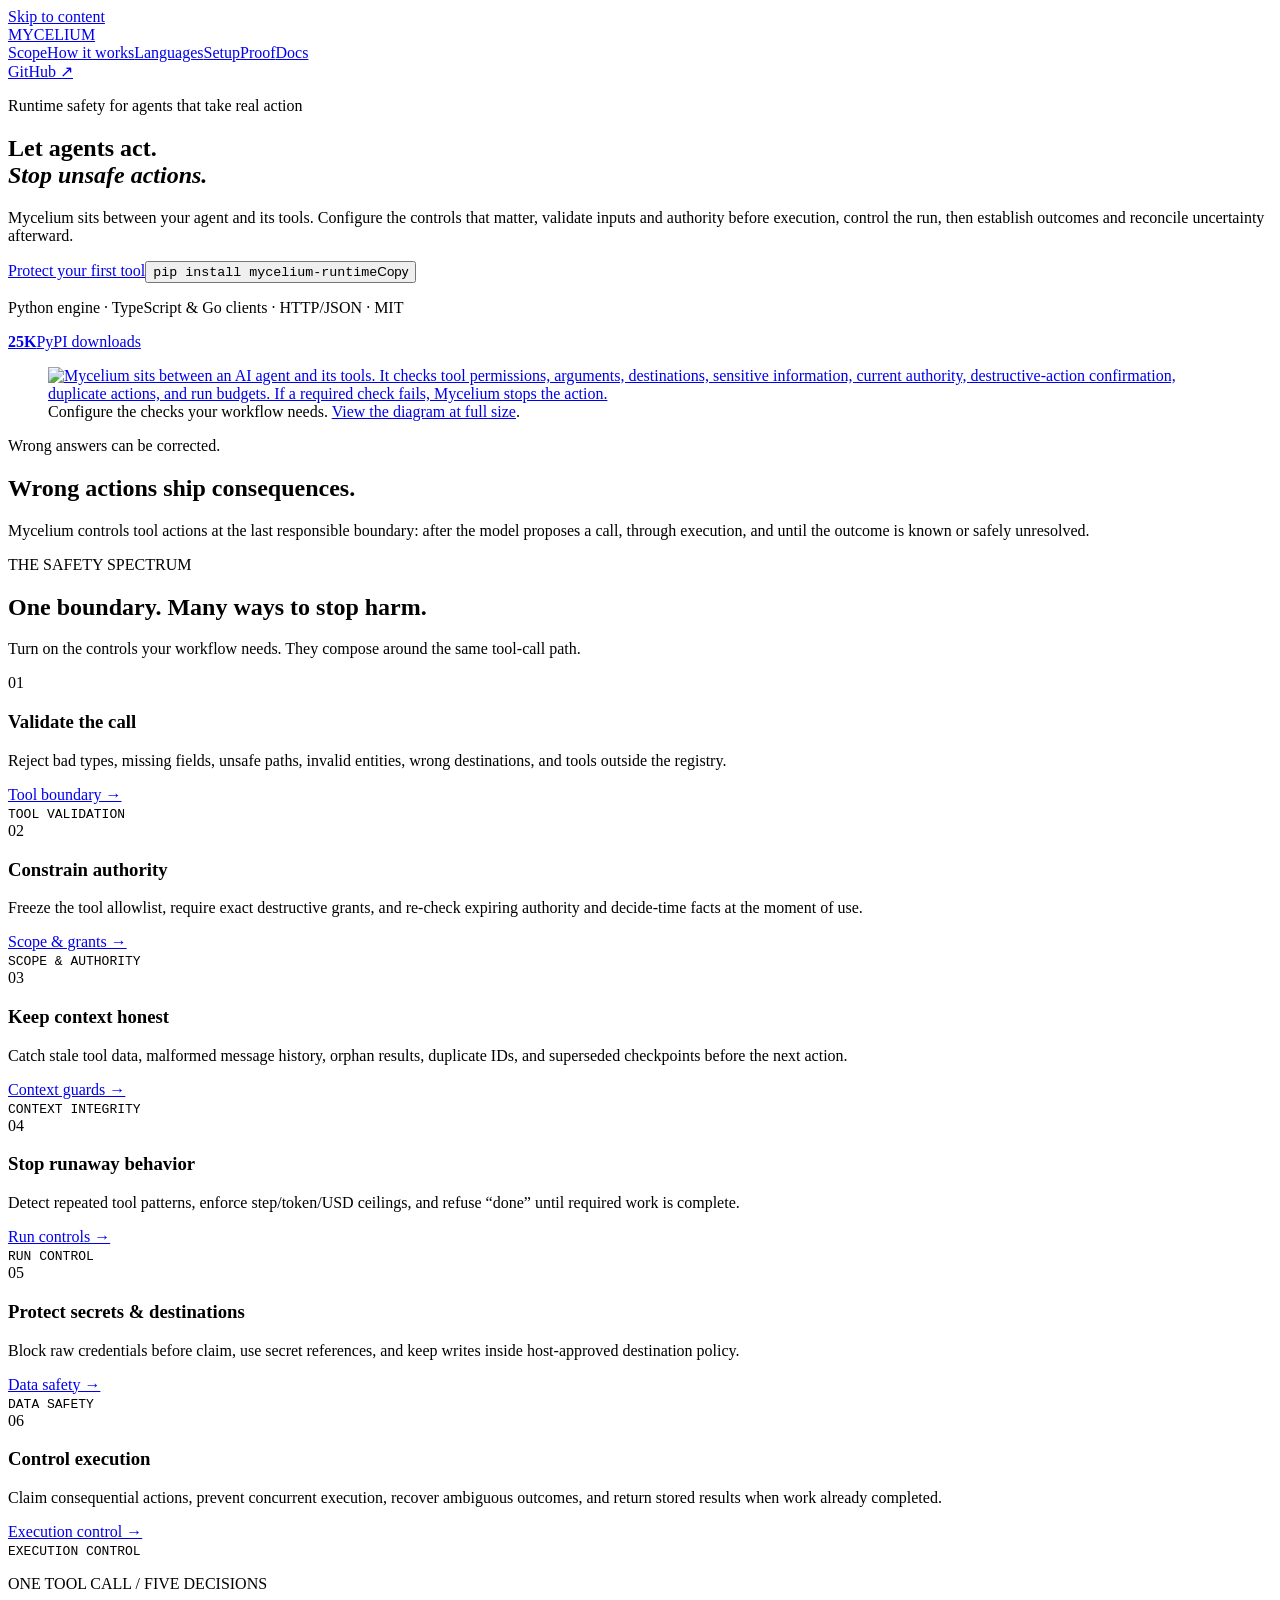
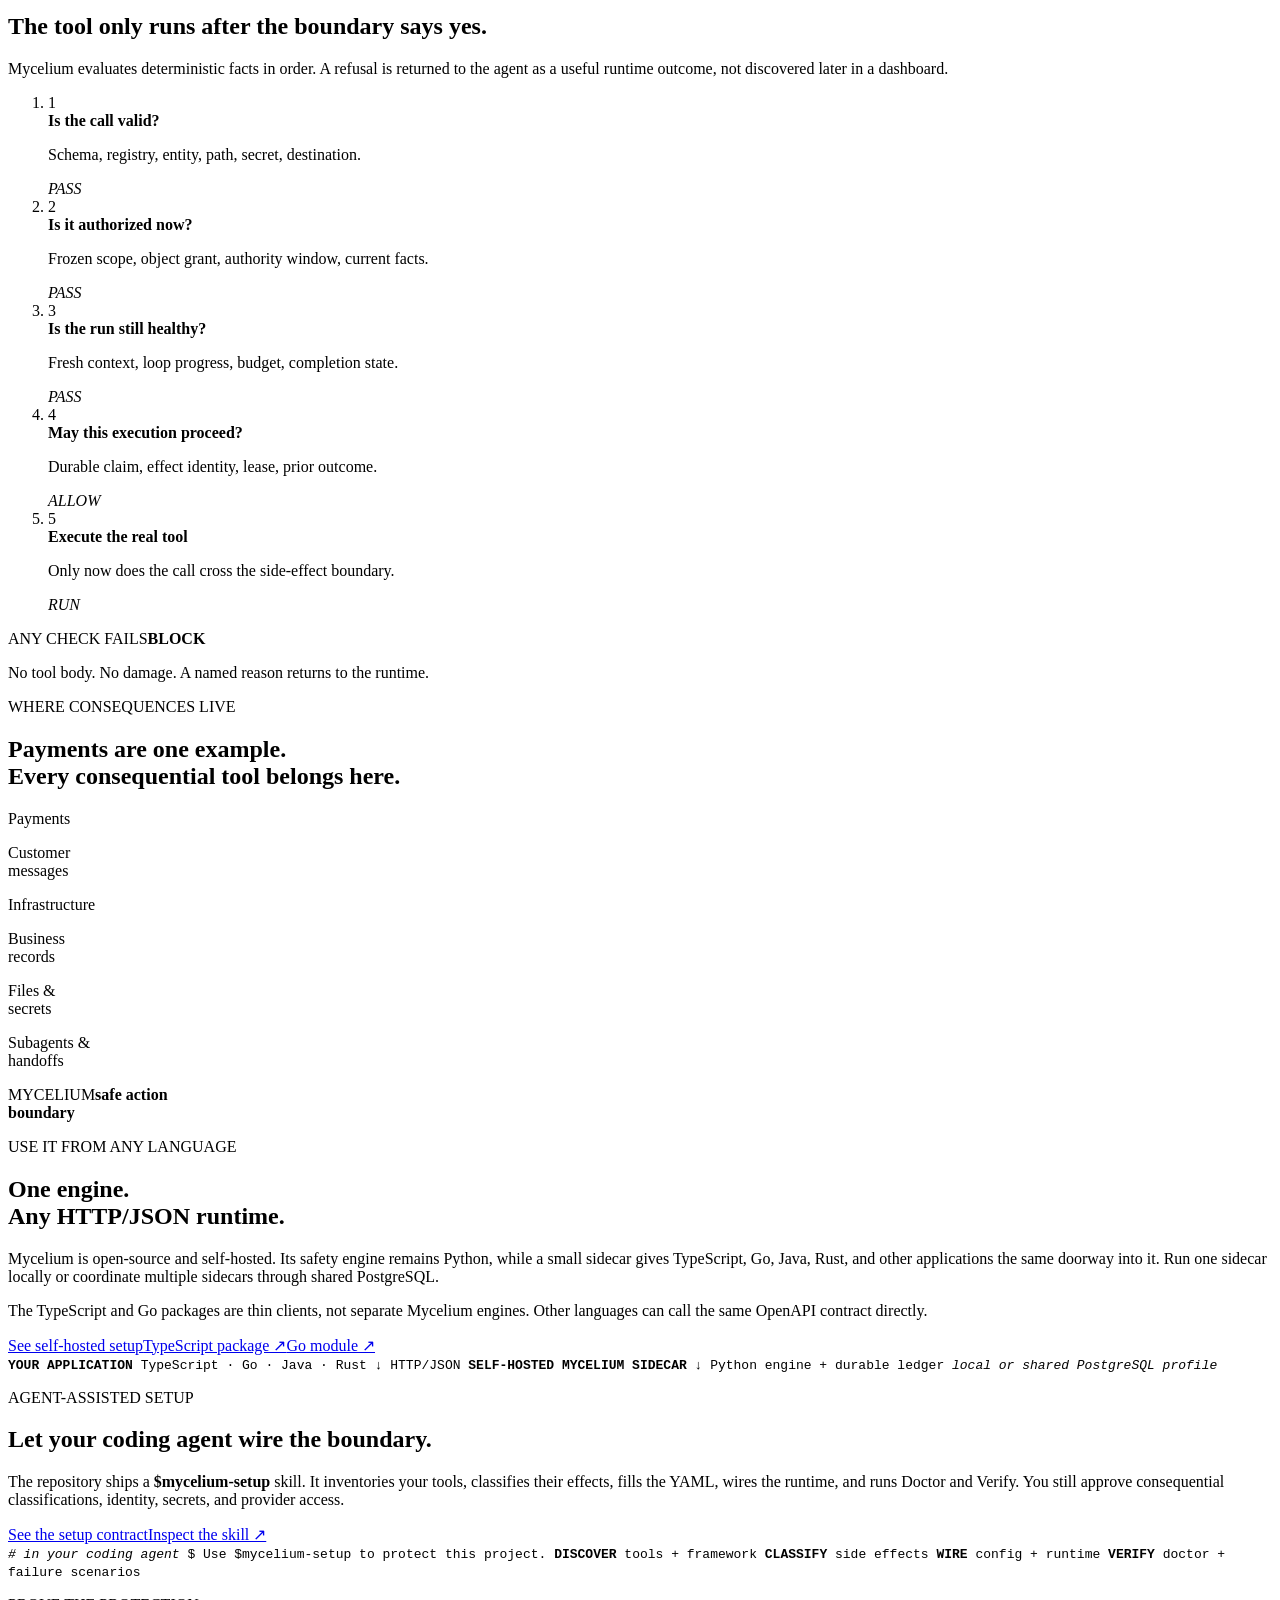
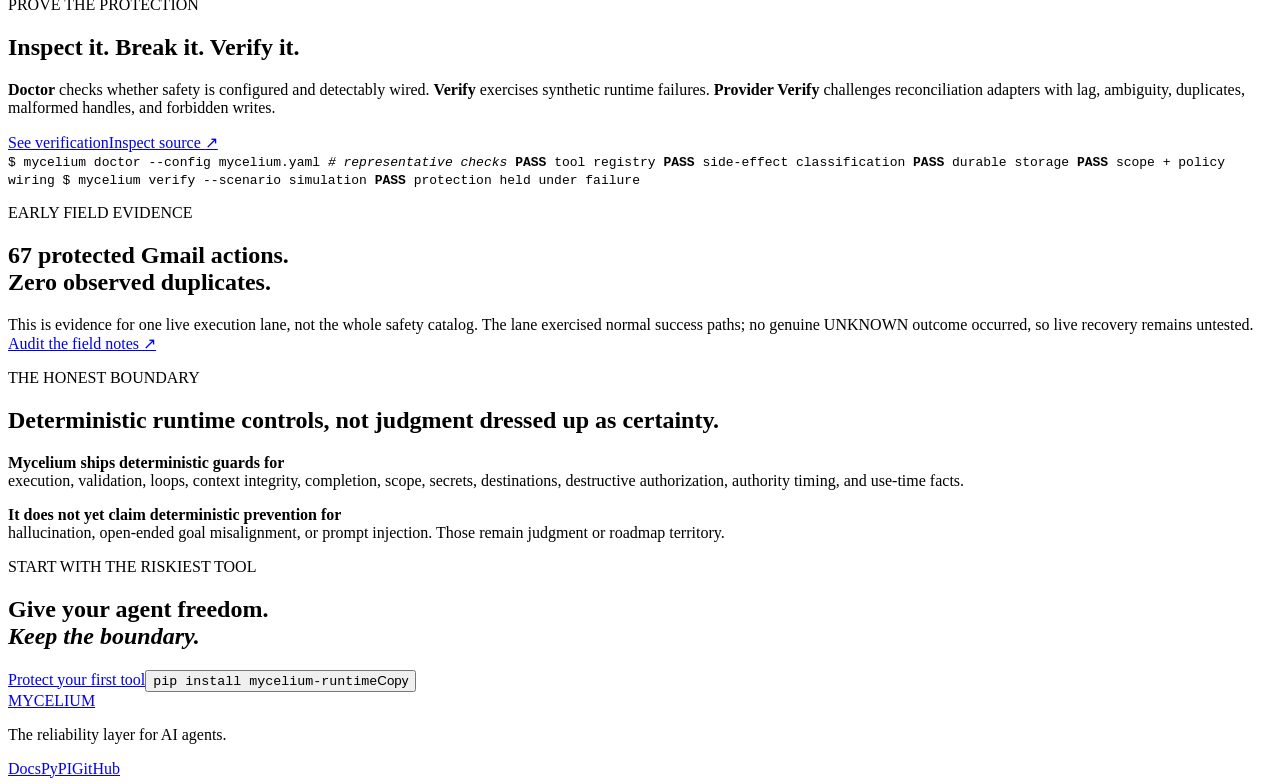
==== docs/index.html @ f05f81c9 "docs: illustrate tool checks on homepage" ====
<!doctype html>
<html lang="en">
<head>
  <meta charset="utf-8">
  <meta name="viewport" content="width=device-width,initial-scale=1">
  <title>Mycelium | Reliable tool actions for AI agents</title>
  <meta name="description" content="Mycelium makes AI-agent tool actions reliable across validation, execution, recovery, and evidence—from Python, TypeScript, Go, or any HTTP/JSON runtime.">
  <meta name="keywords" content="AI agent reliability, agent guardrails, tool calling, side effect safety, idempotency, LangGraph, CrewAI, Python, TypeScript, Go, sidecar">
  <meta name="robots" content="index,follow,max-image-preview:large">
  <meta name="theme-color" content="#fff8ed">
  <link rel="canonical" href="https://mycelium-labs.github.io/">
  <link rel="icon" href="/favicon.svg?v=7" type="image/svg+xml">
  <link rel="icon" href="/favicon-32.png?v=7" type="image/png" sizes="32x32">
  <link rel="apple-touch-icon" href="/apple-touch-icon.png?v=7">
  <link rel="preconnect" href="https://fonts.googleapis.com">
  <link rel="preconnect" href="https://fonts.gstatic.com" crossorigin>
  <link href="https://fonts.googleapis.com/css2?family=Archivo+Black&amp;family=IBM+Plex+Mono:wght@400;500;600&amp;family=Manrope:wght@400;500;600;700&amp;display=swap" rel="stylesheet">
  <link rel="stylesheet" href="/style.css?v=23">
  <meta property="og:title" content="Mycelium | Reliable tool actions for AI agents">
  <meta property="og:description" content="One authoritative reliability engine for agent tools in Python, TypeScript, Go, or any HTTP/JSON runtime.">
  <meta property="og:type" content="website">
  <meta property="og:url" content="https://mycelium-labs.github.io/">
  <meta property="og:site_name" content="Mycelium">
  <meta property="og:image" content="https://mycelium-labs.github.io/og-image-v3.png">
  <meta property="og:image:type" content="image/png">
  <meta property="og:image:width" content="1200">
  <meta property="og:image:height" content="630">
  <meta property="og:image:alt" content="Mycelium controls an AI-agent tool action across its reliability lifecycle.">
  <meta name="twitter:card" content="summary_large_image">
  <meta name="twitter:title" content="Mycelium | Reliable tool actions for AI agents">
  <meta name="twitter:description" content="The language-neutral reliability boundary between your agent and its tools.">
  <meta name="twitter:image" content="https://mycelium-labs.github.io/og-image-v3.png">
  <meta name="twitter:image:alt" content="Mycelium controls an AI-agent tool action across its reliability lifecycle.">
  <script type="application/ld+json">{"@context":"https://schema.org","@type":"SoftwareApplication","name":"Mycelium","alternateName":"mycelium-runtime","applicationCategory":"DeveloperApplication","description":"A language-neutral reliability boundary between AI agents and their tools, with a Python engine and HTTP/JSON sidecar clients.","url":"https://mycelium-labs.github.io/","downloadUrl":"https://pypi.org/project/mycelium-runtime/","codeRepository":"https://github.com/mycelium-labs/mycelium","programmingLanguage":"Python","license":"https://opensource.org/licenses/MIT"}</script>
</head>
<body class="spectrum">
  <a class="skip-link" href="#main">Skip to content</a>
  <header class="topbar">
    <a class="logo" href="/" aria-label="Mycelium home"><i aria-hidden="true"></i>MYCELIUM</a>
    <nav aria-label="Primary navigation"><a href="#scope">Scope</a><a href="#how">How it works</a><a href="#languages">Languages</a><a href="#setup">Setup</a><a href="#proof">Proof</a><a href="/handbook.html">Docs</a></nav>
    <a class="github-link" href="https://github.com/mycelium-labs/mycelium">GitHub ↗</a>
  </header>

  <main id="main">
    <section class="hero" aria-labelledby="hero-title">
      <div class="hero-copy">
        <p class="kicker"><span>Runtime safety</span> for agents that take real action</p>
        <h1 id="hero-title">Let agents act.<br><em>Stop unsafe actions.</em></h1>
        <p class="hero-lede">Mycelium sits between your agent and its tools. Configure the controls that matter, validate inputs and authority before execution, control the run, then establish outcomes and reconcile uncertainty afterward.</p>
        <div class="hero-actions"><a class="primary" href="/try.html">Protect your first tool</a><button class="copy-command" type="button" data-copy="pip install mycelium-runtime"><code>pip install mycelium-runtime</code><span data-copy-state>Copy</span></button></div>
        <div class="hero-proofline">
          <p class="works-with">Python engine · TypeScript &amp; Go clients · HTTP/JSON · MIT</p>
          <a class="download-count" href="https://pepy.tech/project/mycelium-runtime" aria-label="25 thousand PyPI downloads, view download statistics"><strong>25K</strong><span>PyPI downloads</span></a>
        </div>
      </div>

    </section>

    <figure class="tool-checks-overview">
      <a href="/assets/mycelium-tool-checks.png" aria-label="View the Mycelium tool checks diagram at full size">
        <img src="/assets/mycelium-tool-checks.png" width="3200" height="1960" loading="lazy" decoding="async" alt="Mycelium sits between an AI agent and its tools. It checks tool permissions, arguments, destinations, sensitive information, current authority, destructive-action confirmation, duplicate actions, and run budgets. If a required check fails, Mycelium stops the action.">
      </a>
      <figcaption>Configure the checks your workflow needs. <a href="/assets/mycelium-tool-checks.png">View the diagram at full size</a>.</figcaption>
    </figure>

    <section class="manifesto" id="scope">
      <p>Wrong answers can be corrected.</p>
      <h2>Wrong actions ship consequences.</h2>
      <p>Mycelium controls tool actions at the last responsible boundary: after the model proposes a call, through execution, and until the outcome is known or safely unresolved.</p>
    </section>

    <section class="safety-spectrum" id="guardrails" aria-labelledby="spectrum-title">
      <header><p class="section-tag">THE SAFETY SPECTRUM</p><h2 id="spectrum-title">One boundary. Many ways to stop harm.</h2><p>Turn on the controls your workflow needs. They compose around the same tool-call path.</p></header>
      <div class="spectrum-river">
        <article class="cap cap-coral"><span>01</span><div><h3>Validate the call</h3><p>Reject bad types, missing fields, unsafe paths, invalid entities, wrong destinations, and tools outside the registry.</p><a href="/prevent.html">Tool boundary →</a></div><code>TOOL VALIDATION</code></article>
        <article class="cap cap-blue"><span>02</span><div><h3>Constrain authority</h3><p>Freeze the tool allowlist, require exact destructive grants, and re-check expiring authority and decide-time facts at the moment of use.</p><a href="/prevent.html">Scope &amp; grants →</a></div><code>SCOPE &amp; AUTHORITY</code></article>
        <article class="cap cap-lime"><span>03</span><div><h3>Keep context honest</h3><p>Catch stale tool data, malformed message history, orphan results, duplicate IDs, and superseded checkpoints before the next action.</p><a href="/handbook.html#context">Context guards →</a></div><code>CONTEXT INTEGRITY</code></article>
        <article class="cap cap-amber"><span>04</span><div><h3>Stop runaway behavior</h3><p>Detect repeated tool patterns, enforce step/token/USD ceilings, and refuse “done” until required work is complete.</p><a href="/handbook.html#loops">Run controls →</a></div><code>RUN CONTROL</code></article>
        <article class="cap cap-violet"><span>05</span><div><h3>Protect secrets &amp; destinations</h3><p>Block raw credentials before claim, use secret references, and keep writes inside host-approved destination policy.</p><a href="/handbook.html#secret-in-args">Data safety →</a></div><code>DATA SAFETY</code></article>
        <article class="cap cap-ink"><span>06</span><div><h3>Control execution</h3><p>Claim consequential actions, prevent concurrent execution, recover ambiguous outcomes, and return stored results when work already completed.</p><a href="/resolve.html">Execution control →</a></div><code>EXECUTION CONTROL</code></article>
      </div>
    </section>

    <section class="journey" id="how" aria-labelledby="journey-title">
      <div class="journey-copy"><p class="section-tag">ONE TOOL CALL / FIVE DECISIONS</p><h2 id="journey-title">The tool only runs after the boundary says yes.</h2><p>Mycelium evaluates deterministic facts in order. A refusal is returned to the agent as a useful runtime outcome, not discovered later in a dashboard.</p></div>
      <ol class="journey-steps">
        <li><span>1</span><div><b>Is the call valid?</b><p>Schema, registry, entity, path, secret, destination.</p></div><i class="yes">PASS</i></li>
        <li><span>2</span><div><b>Is it authorized now?</b><p>Frozen scope, object grant, authority window, current facts.</p></div><i class="yes">PASS</i></li>
        <li><span>3</span><div><b>Is the run still healthy?</b><p>Fresh context, loop progress, budget, completion state.</p></div><i class="yes">PASS</i></li>
        <li><span>4</span><div><b>May this execution proceed?</b><p>Durable claim, effect identity, lease, prior outcome.</p></div><i class="yes">ALLOW</i></li>
        <li class="execute"><span>5</span><div><b>Execute the real tool</b><p>Only now does the call cross the side-effect boundary.</p></div><i>RUN</i></li>
      </ol>
      <div class="block-example"><span>ANY CHECK FAILS</span><strong>BLOCK</strong><p>No tool body. No damage. A named reason returns to the runtime.</p></div>
    </section>

    <section class="real-world" aria-labelledby="world-title">
      <header><p class="section-tag">WHERE CONSEQUENCES LIVE</p><h2 id="world-title">Payments are one example.<br>Every consequential tool belongs here.</h2></header>
      <div class="world-orbit">
        <p class="world world-payments">Payments</p><p class="world world-comms">Customer<br>messages</p><p class="world world-infra">Infrastructure</p><p class="world world-data">Business<br>records</p><p class="world world-files">Files &amp;<br>secrets</p><p class="world world-agents">Subagents &amp;<br>handoffs</p>
        <div class="orbit-core"><span>MYCELIUM</span><b>safe action<br>boundary</b></div>
      </div>
    </section>

    <section class="proof" id="languages" aria-labelledby="languages-title">
      <div class="proof-main"><p class="section-tag">USE IT FROM ANY LANGUAGE</p><h2 id="languages-title">One engine.<br>Any HTTP/JSON runtime.</h2><p>Mycelium is open-source and self-hosted. Its safety engine remains Python, while a small sidecar gives TypeScript, Go, Java, Rust, and other applications the same doorway into it. Run one sidecar locally or coordinate multiple sidecars through shared PostgreSQL.</p><p>The TypeScript and Go packages are thin clients, not separate Mycelium engines. Other languages can call the same OpenAPI contract directly.</p><div class="proof-actions"><a class="primary" href="/handbook.html#languages">See self-hosted setup</a><a href="https://www.npmjs.com/package/@mycelium-labs/sidecar-client">TypeScript package ↗</a><a href="https://pkg.go.dev/github.com/mycelium-labs/mycelium/clients/go">Go module ↗</a></div></div>
      <div class="proof-command"><code><b>YOUR APPLICATION</b>
TypeScript · Go · Java · Rust
          ↓ HTTP/JSON
<b>SELF-HOSTED MYCELIUM SIDECAR</b>
          ↓
Python engine + durable ledger

<i>local or shared PostgreSQL profile</i></code></div>
    </section>

    <section class="proof setup-proof" id="setup" aria-labelledby="setup-title">
      <div class="proof-main"><p class="section-tag">AGENT-ASSISTED SETUP</p><h2 id="setup-title">Let your coding agent wire the boundary.</h2><p>The repository ships a <b>$mycelium-setup</b> skill. It inventories your tools, classifies their effects, fills the YAML, wires the runtime, and runs Doctor and Verify. You still approve consequential classifications, identity, secrets, and provider access.</p><div class="proof-actions"><a class="primary" href="/handbook.html#agent-setup">See the setup contract</a><a href="https://github.com/mycelium-labs/mycelium/tree/main/.agents/skills/mycelium-setup">Inspect the skill ↗</a></div></div>
      <div class="proof-command"><code><i># in your coding agent</i>
<span>$</span> Use $mycelium-setup to protect this project.

<b>DISCOVER</b> tools + framework
<b>CLASSIFY</b> side effects
<b>WIRE</b> config + runtime
<b>VERIFY</b> doctor + failure scenarios</code></div>
    </section>

    <section class="proof" id="proof" aria-labelledby="proof-title">
      <div class="proof-main"><p class="section-tag">PROVE THE PROTECTION</p><h2 id="proof-title">Inspect it. Break it. Verify it.</h2><p><b>Doctor</b> checks whether safety is configured and detectably wired. <b>Verify</b> exercises synthetic runtime failures. <b>Provider Verify</b> challenges reconciliation adapters with lag, ambiguity, duplicates, malformed handles, and forbidden writes.</p><div class="proof-actions"><a class="primary" href="/verify.html">See verification</a><a href="https://github.com/mycelium-labs/mycelium">Inspect source ↗</a></div></div>
      <div class="proof-command"><code><span>$</span> mycelium doctor --config mycelium.yaml
<i># representative checks</i>
<b>PASS</b> tool registry
<b>PASS</b> side-effect classification
<b>PASS</b> durable storage
<b>PASS</b> scope + policy wiring

<span>$</span> mycelium verify --scenario simulation
<b>PASS</b> protection held under failure</code></div>
    </section>

    <section class="evidence" id="evidence" aria-labelledby="evidence-title">
      <div><p class="section-tag">EARLY FIELD EVIDENCE</p><h2 id="evidence-title">67 protected Gmail actions.<br>Zero observed duplicates.</h2></div>
      <p>This is evidence for one live execution lane, not the whole safety catalog. The lane exercised normal success paths; no genuine UNKNOWN outcome occurred, so live recovery remains untested. <a href="https://github.com/mycelium-labs/mycelium/tree/main/docs">Audit the field notes ↗</a></p>
    </section>

    <section class="honesty" aria-labelledby="honesty-title">
      <p class="section-tag">THE HONEST BOUNDARY</p><h2 id="honesty-title">Deterministic runtime controls, not judgment dressed up as certainty.</h2>
      <div><p><b>Mycelium ships deterministic guards for</b><br>execution, validation, loops, context integrity, completion, scope, secrets, destinations, destructive authorization, authority timing, and use-time facts.</p><p><b>It does not yet claim deterministic prevention for</b><br>hallucination, open-ended goal misalignment, or prompt injection. Those remain judgment or roadmap territory.</p></div>
    </section>

    <section class="start"><p class="section-tag">START WITH THE RISKIEST TOOL</p><h2>Give your agent freedom.<br><em>Keep the boundary.</em></h2><div class="hero-actions"><a class="primary" href="/try.html">Protect your first tool</a><button class="copy-command light" type="button" data-copy="pip install mycelium-runtime"><code>pip install mycelium-runtime</code><span data-copy-state>Copy</span></button></div></section>
  </main>

  <footer class="footer"><a class="logo" href="/"><i aria-hidden="true"></i>MYCELIUM</a><p>The reliability layer for AI agents.</p><nav aria-label="Footer"><a href="/handbook.html">Docs</a><a href="https://pypi.org/project/mycelium-runtime/">PyPI</a><a href="https://github.com/mycelium-labs/mycelium">GitHub</a></nav></footer>
  <script src="/site.js?v=21" defer></script>
</body>
</html>
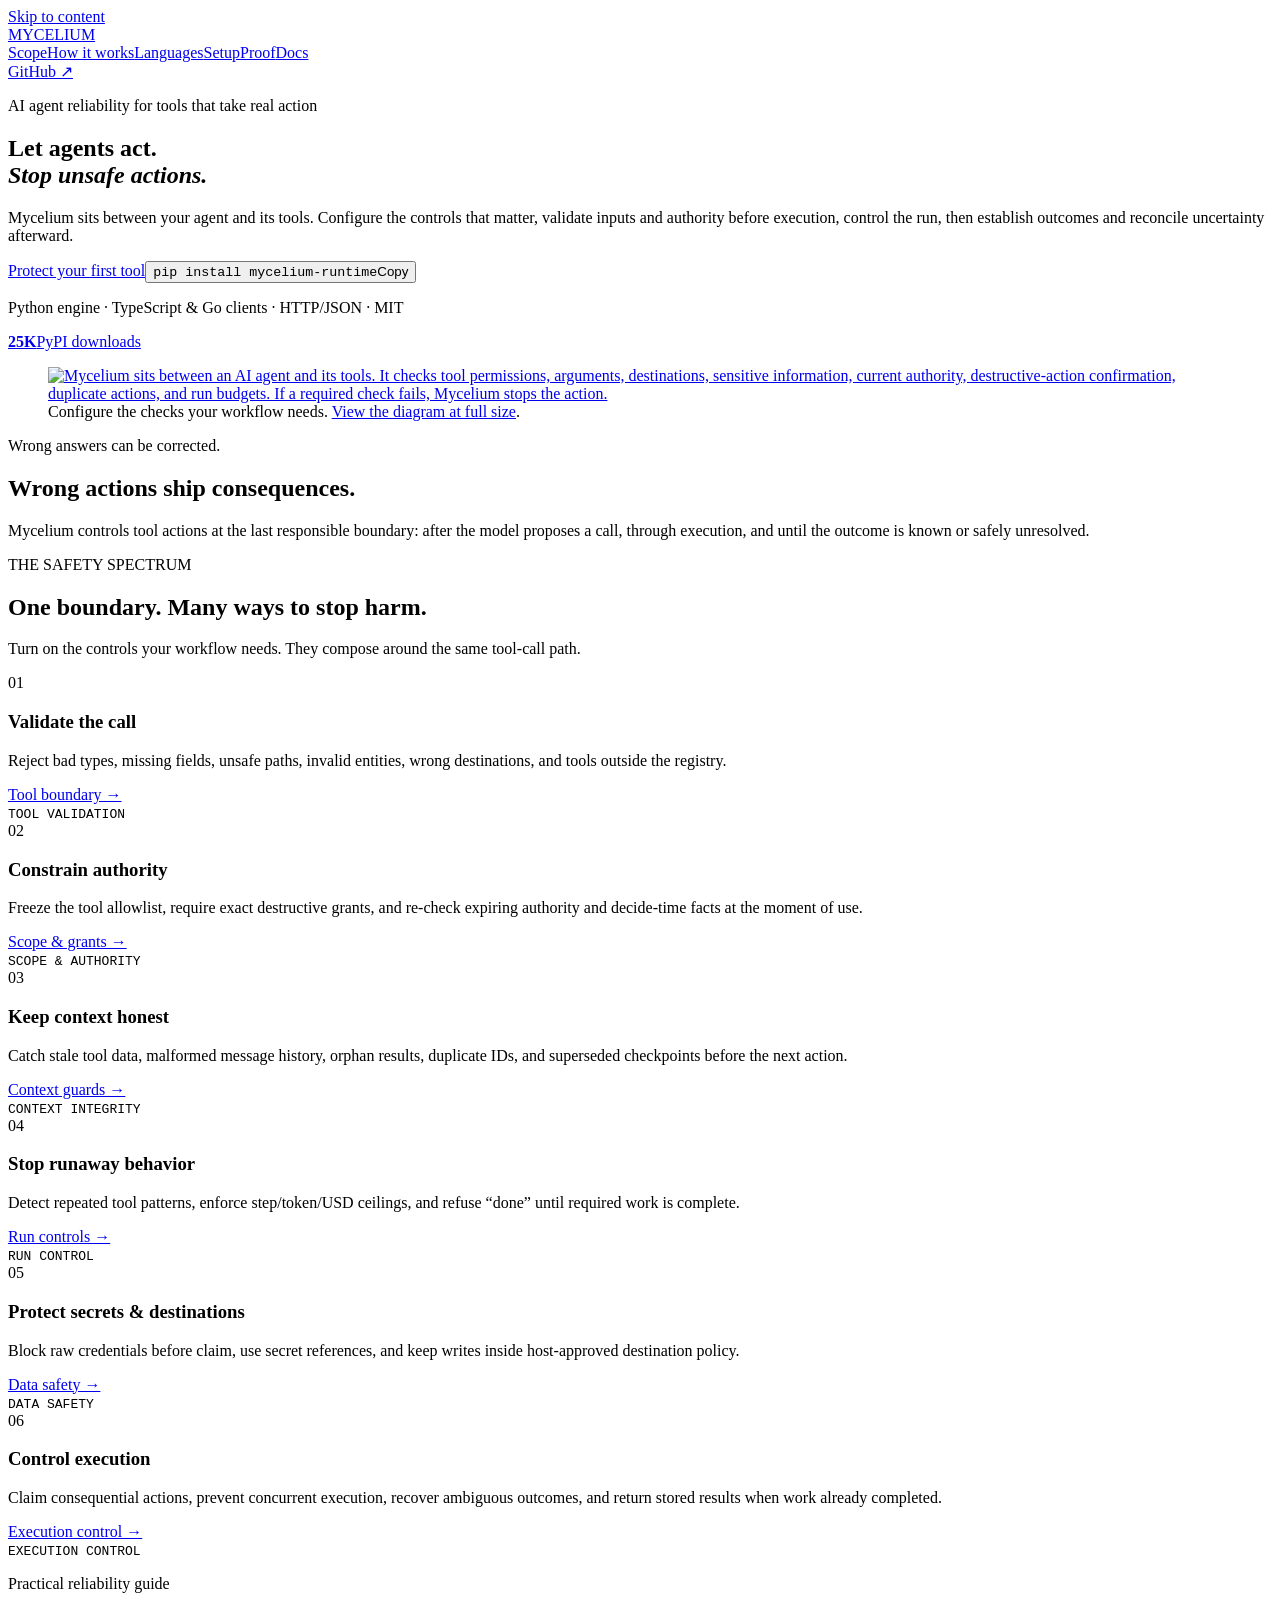
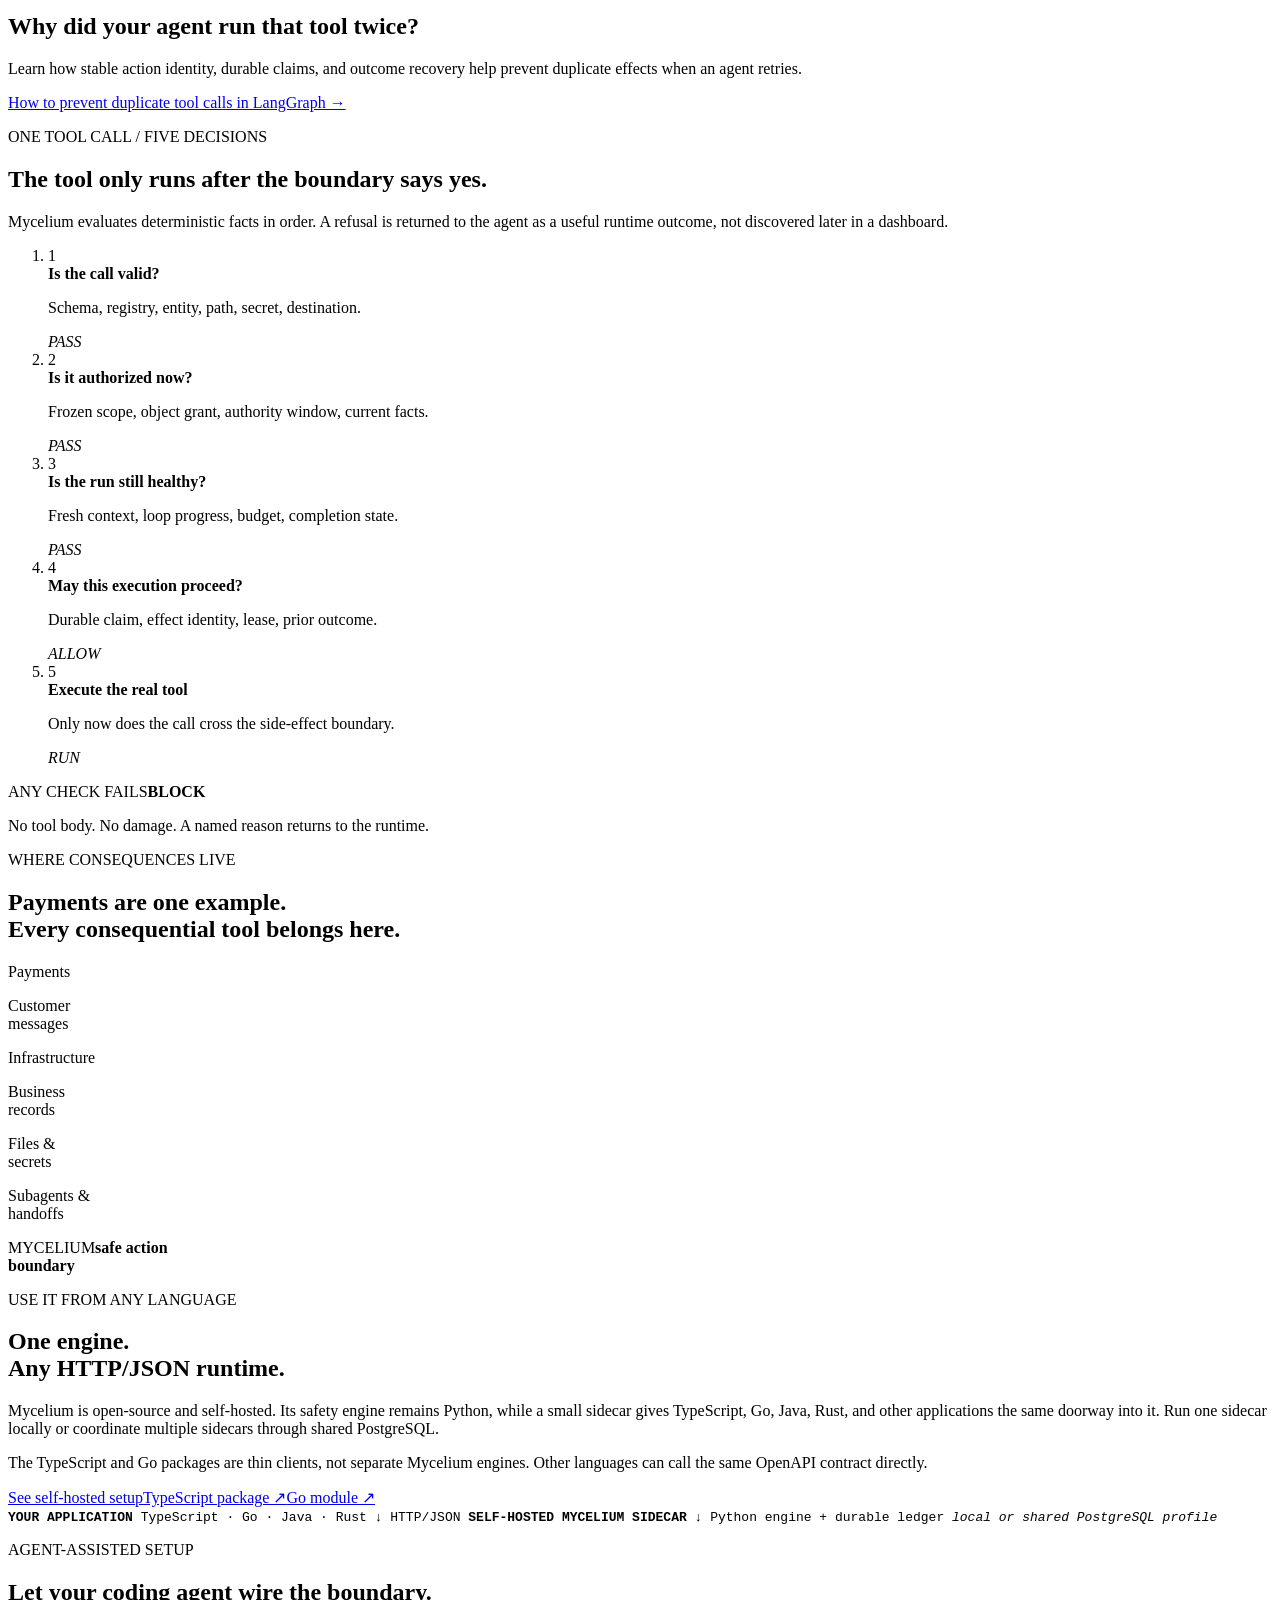
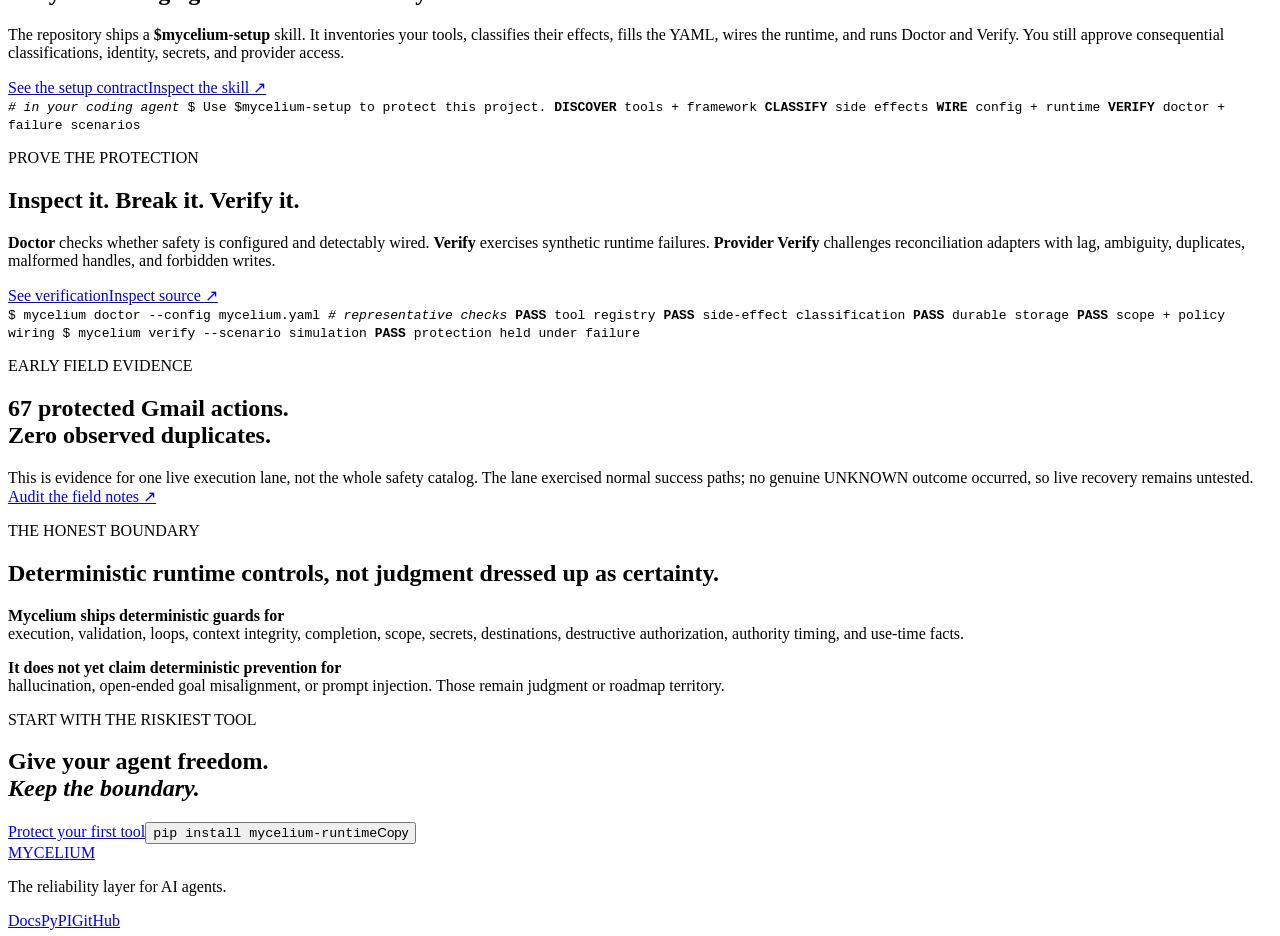
==== commit 18c07140: "Improve search metadata and publish duplicate tool call guide" ====
--- a/docs/index.html
+++ b/docs/index.html
@@ -3,12 +3,11 @@
 <head>
   <meta charset="utf-8">
   <meta name="viewport" content="width=device-width,initial-scale=1">
-  <title>Mycelium | Reliable tool actions for AI agents</title>
+  <title>Mycelium | AI Agent Reliability &amp; Tool Execution Control</title>
   <meta name="description" content="Mycelium makes AI-agent tool actions reliable across validation, execution, recovery, and evidence—from Python, TypeScript, Go, or any HTTP/JSON runtime.">
-  <meta name="keywords" content="AI agent reliability, agent guardrails, tool calling, side effect safety, idempotency, LangGraph, CrewAI, Python, TypeScript, Go, sidecar">
   <meta name="robots" content="index,follow,max-image-preview:large">
   <meta name="theme-color" content="#fff8ed">
-  <link rel="canonical" href="https://mycelium-labs.github.io/">
+  <link rel="canonical" href="https://mycelium.nandanadileep.com/">
   <link rel="icon" href="/favicon.svg?v=7" type="image/svg+xml">
   <link rel="icon" href="/favicon-32.png?v=7" type="image/png" sizes="32x32">
   <link rel="apple-touch-icon" href="/apple-touch-icon.png?v=7">
@@ -16,22 +15,22 @@
   <link rel="preconnect" href="https://fonts.gstatic.com" crossorigin>
   <link href="https://fonts.googleapis.com/css2?family=Archivo+Black&amp;family=IBM+Plex+Mono:wght@400;500;600&amp;family=Manrope:wght@400;500;600;700&amp;display=swap" rel="stylesheet">
   <link rel="stylesheet" href="/style.css?v=23">
-  <meta property="og:title" content="Mycelium | Reliable tool actions for AI agents">
+  <meta property="og:title" content="Mycelium | AI Agent Reliability &amp; Tool Execution Control">
   <meta property="og:description" content="One authoritative reliability engine for agent tools in Python, TypeScript, Go, or any HTTP/JSON runtime.">
   <meta property="og:type" content="website">
-  <meta property="og:url" content="https://mycelium-labs.github.io/">
+  <meta property="og:url" content="https://mycelium.nandanadileep.com/">
   <meta property="og:site_name" content="Mycelium">
-  <meta property="og:image" content="https://mycelium-labs.github.io/og-image-v3.png">
+  <meta property="og:image" content="https://mycelium.nandanadileep.com/og-image-v3.png">
   <meta property="og:image:type" content="image/png">
   <meta property="og:image:width" content="1200">
   <meta property="og:image:height" content="630">
   <meta property="og:image:alt" content="Mycelium controls an AI-agent tool action across its reliability lifecycle.">
   <meta name="twitter:card" content="summary_large_image">
-  <meta name="twitter:title" content="Mycelium | Reliable tool actions for AI agents">
+  <meta name="twitter:title" content="Mycelium | AI Agent Reliability &amp; Tool Execution Control">
   <meta name="twitter:description" content="The language-neutral reliability boundary between your agent and its tools.">
-  <meta name="twitter:image" content="https://mycelium-labs.github.io/og-image-v3.png">
+  <meta name="twitter:image" content="https://mycelium.nandanadileep.com/og-image-v3.png">
   <meta name="twitter:image:alt" content="Mycelium controls an AI-agent tool action across its reliability lifecycle.">
-  <script type="application/ld+json">{"@context":"https://schema.org","@type":"SoftwareApplication","name":"Mycelium","alternateName":"mycelium-runtime","applicationCategory":"DeveloperApplication","description":"A language-neutral reliability boundary between AI agents and their tools, with a Python engine and HTTP/JSON sidecar clients.","url":"https://mycelium-labs.github.io/","downloadUrl":"https://pypi.org/project/mycelium-runtime/","codeRepository":"https://github.com/mycelium-labs/mycelium","programmingLanguage":"Python","license":"https://opensource.org/licenses/MIT"}</script>
+  <script type="application/ld+json">{"@context":"https://schema.org","@graph":[{"@type":"WebSite","@id":"https://mycelium.nandanadileep.com/#website","name":"Mycelium","url":"https://mycelium.nandanadileep.com/","inLanguage":"en"},{"@type":["SoftwareApplication","SoftwareSourceCode"],"@id":"https://mycelium.nandanadileep.com/#software","name":"Mycelium","alternateName":"mycelium-runtime","applicationCategory":"DeveloperApplication","description":"A language-neutral reliability boundary between AI agents and their tools, with a Python engine and HTTP/JSON sidecar clients.","url":"https://mycelium.nandanadileep.com/","downloadUrl":"https://pypi.org/project/mycelium-runtime/","codeRepository":"https://github.com/mycelium-labs/mycelium","programmingLanguage":"Python","runtimePlatform":"Python 3.10+","license":"https://opensource.org/licenses/MIT","isAccessibleForFree":true,"sameAs":["https://github.com/mycelium-labs/mycelium","https://pypi.org/project/mycelium-runtime/"]}]}</script>
 </head>
 <body class="spectrum">
   <a class="skip-link" href="#main">Skip to content</a>
@@ -44,7 +43,7 @@
   <main id="main">
     <section class="hero" aria-labelledby="hero-title">
       <div class="hero-copy">
-        <p class="kicker"><span>Runtime safety</span> for agents that take real action</p>
+        <p class="kicker"><span>AI agent reliability</span> for tools that take real action</p>
         <h1 id="hero-title">Let agents act.<br><em>Stop unsafe actions.</em></h1>
         <p class="hero-lede">Mycelium sits between your agent and its tools. Configure the controls that matter, validate inputs and authority before execution, control the run, then establish outcomes and reconcile uncertainty afterward.</p>
         <div class="hero-actions"><a class="primary" href="/try.html">Protect your first tool</a><button class="copy-command" type="button" data-copy="pip install mycelium-runtime"><code>pip install mycelium-runtime</code><span data-copy-state>Copy</span></button></div>
@@ -79,6 +78,13 @@
         <article class="cap cap-violet"><span>05</span><div><h3>Protect secrets &amp; destinations</h3><p>Block raw credentials before claim, use secret references, and keep writes inside host-approved destination policy.</p><a href="/handbook.html#secret-in-args">Data safety →</a></div><code>DATA SAFETY</code></article>
         <article class="cap cap-ink"><span>06</span><div><h3>Control execution</h3><p>Claim consequential actions, prevent concurrent execution, recover ambiguous outcomes, and return stored results when work already completed.</p><a href="/resolve.html">Execution control →</a></div><code>EXECUTION CONTROL</code></article>
       </div>
+    </section>
+
+    <section class="manifesto" aria-labelledby="guide-title">
+      <p>Practical reliability guide</p>
+      <h2 id="guide-title">Why did your agent run that tool twice?</h2>
+      <p>Learn how stable action identity, durable claims, and outcome recovery help prevent duplicate effects when an agent retries.</p>
+      <p><a href="/prevent-duplicate-tool-calls-langgraph.html">How to prevent duplicate tool calls in LangGraph →</a></p>
     </section>
 
     <section class="journey" id="how" aria-labelledby="journey-title">
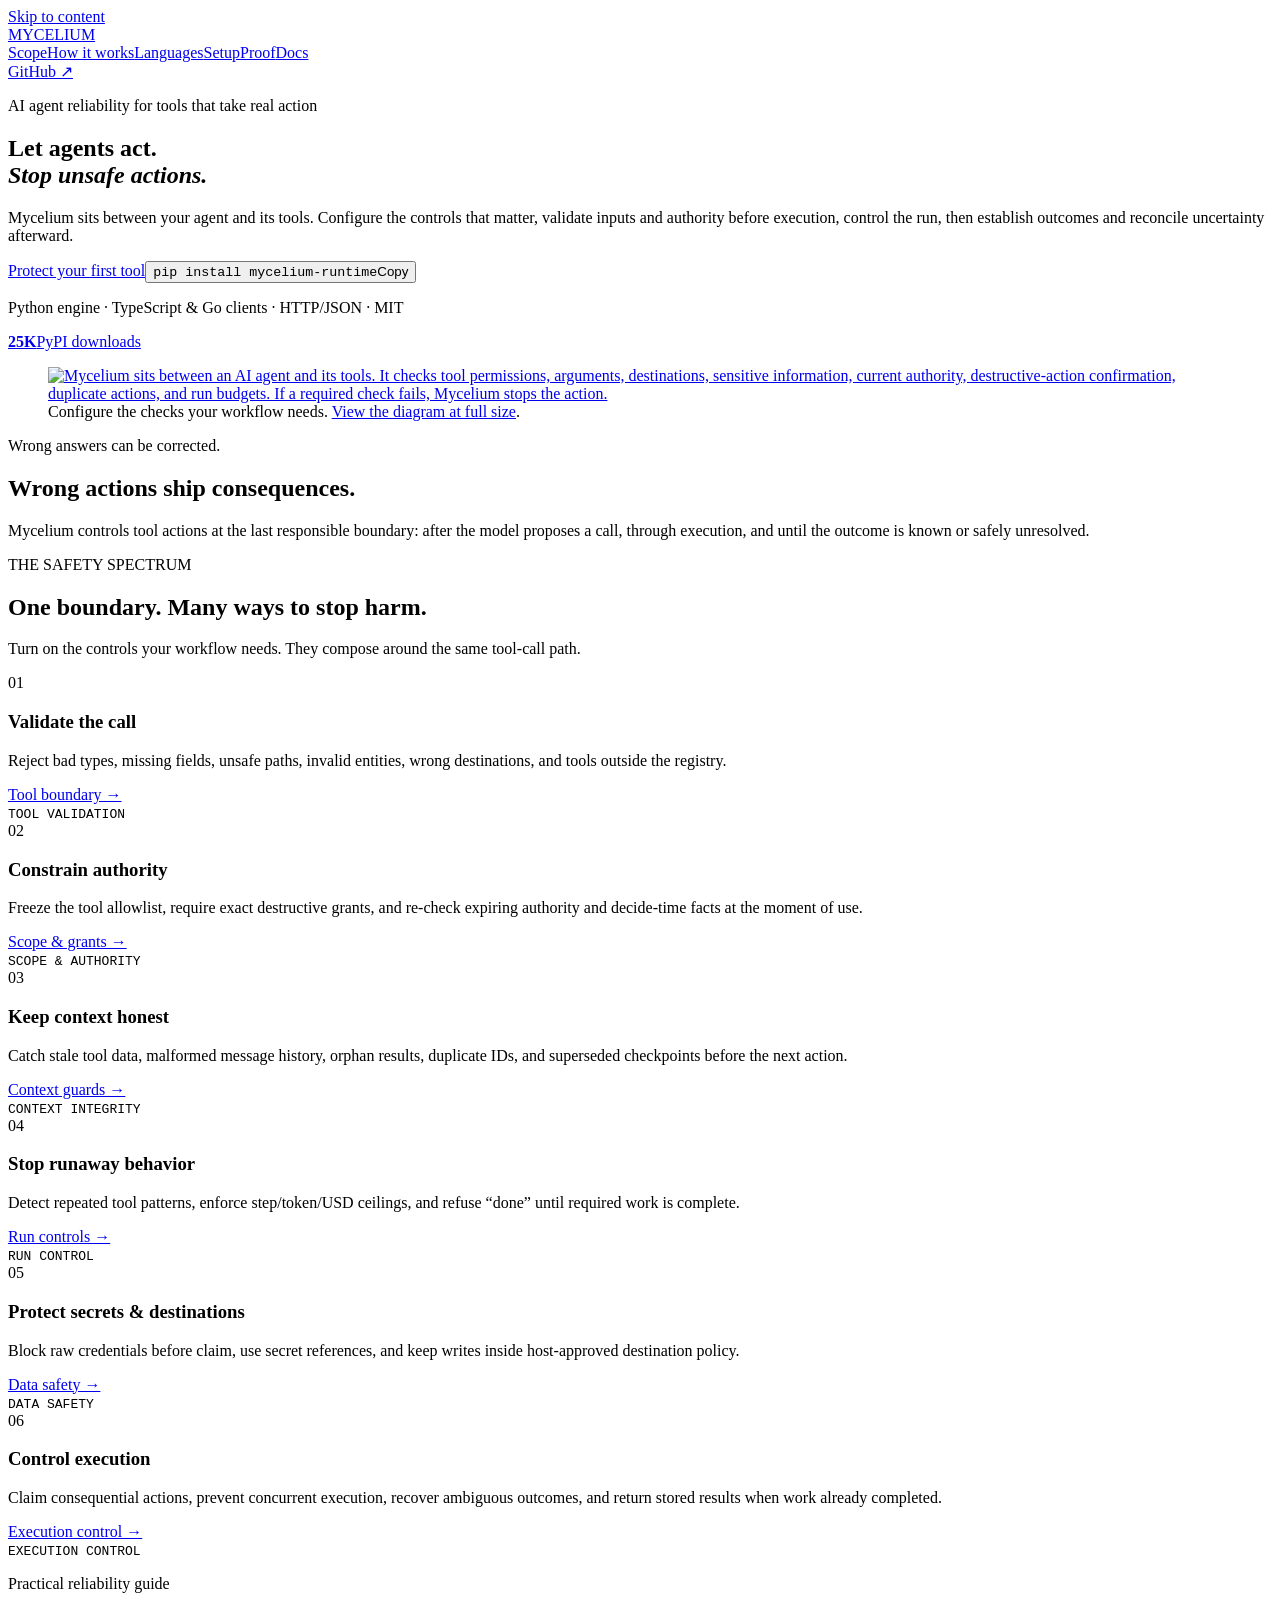
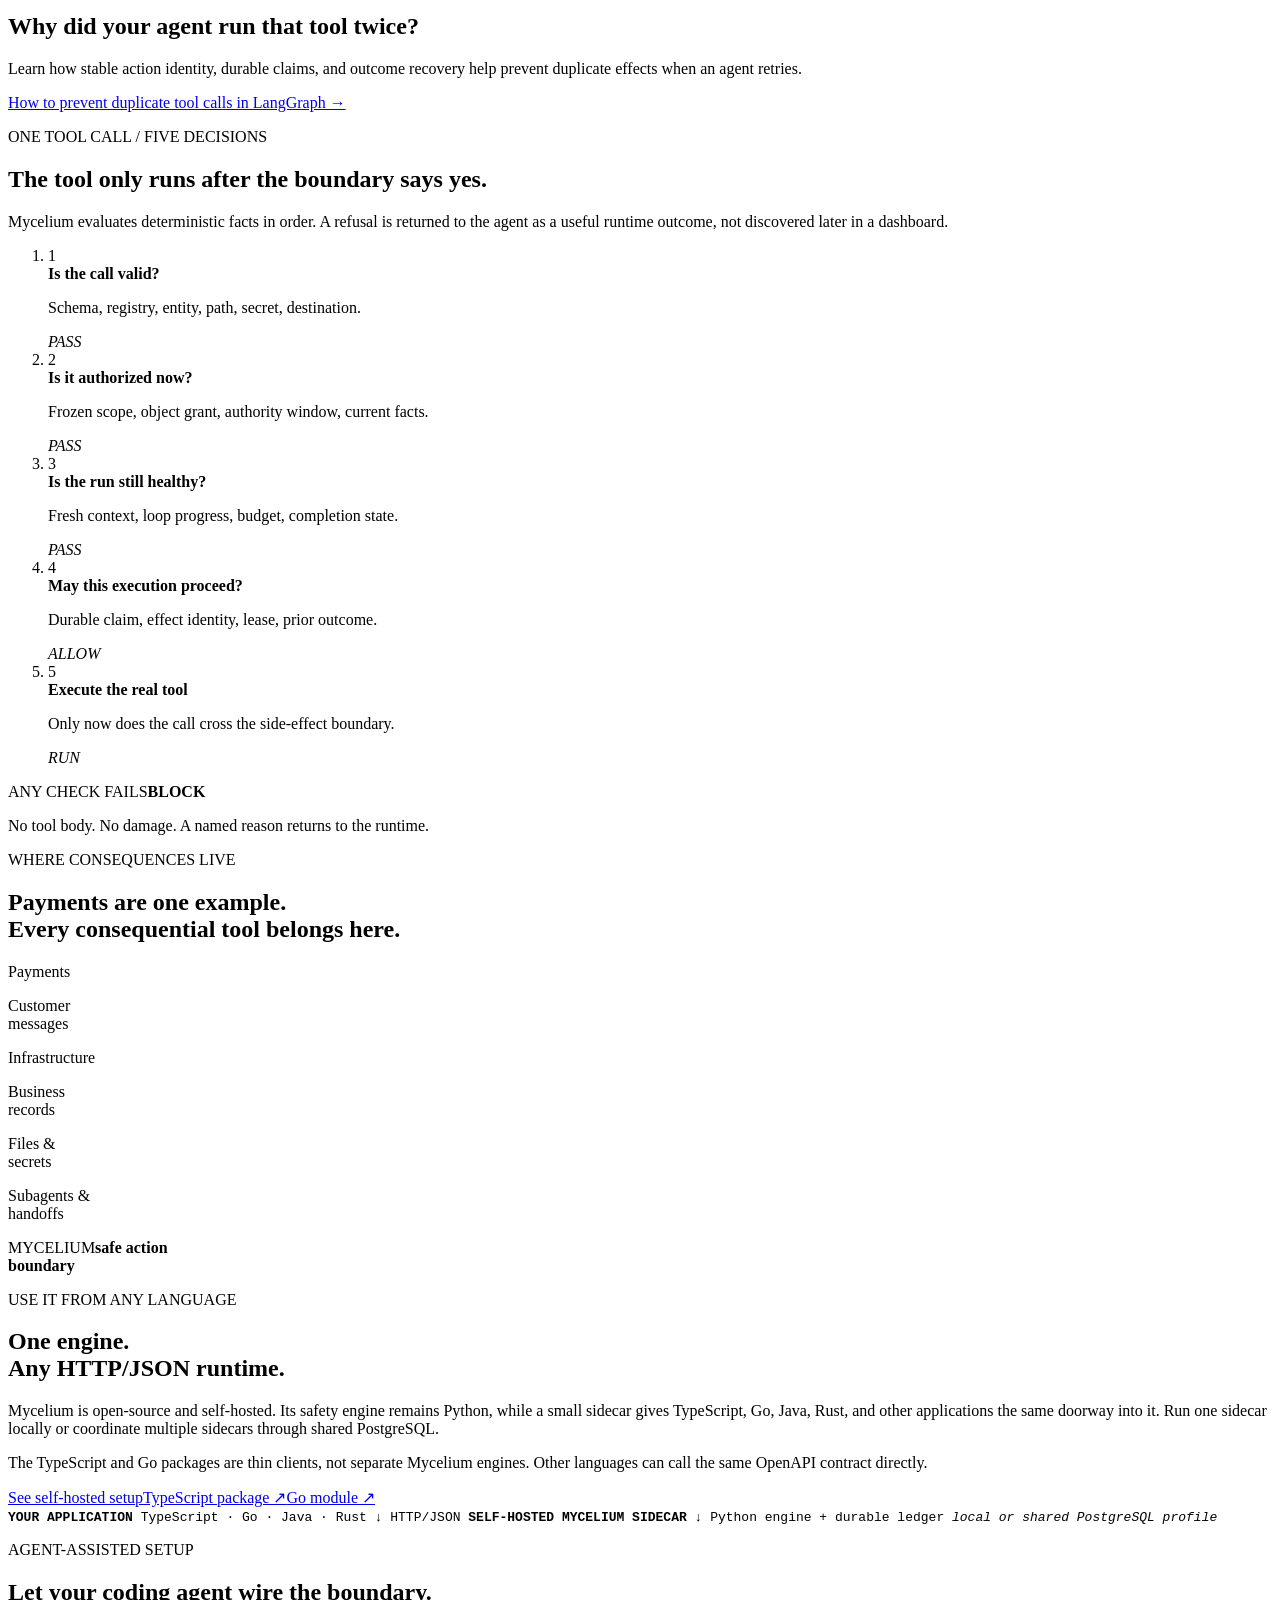
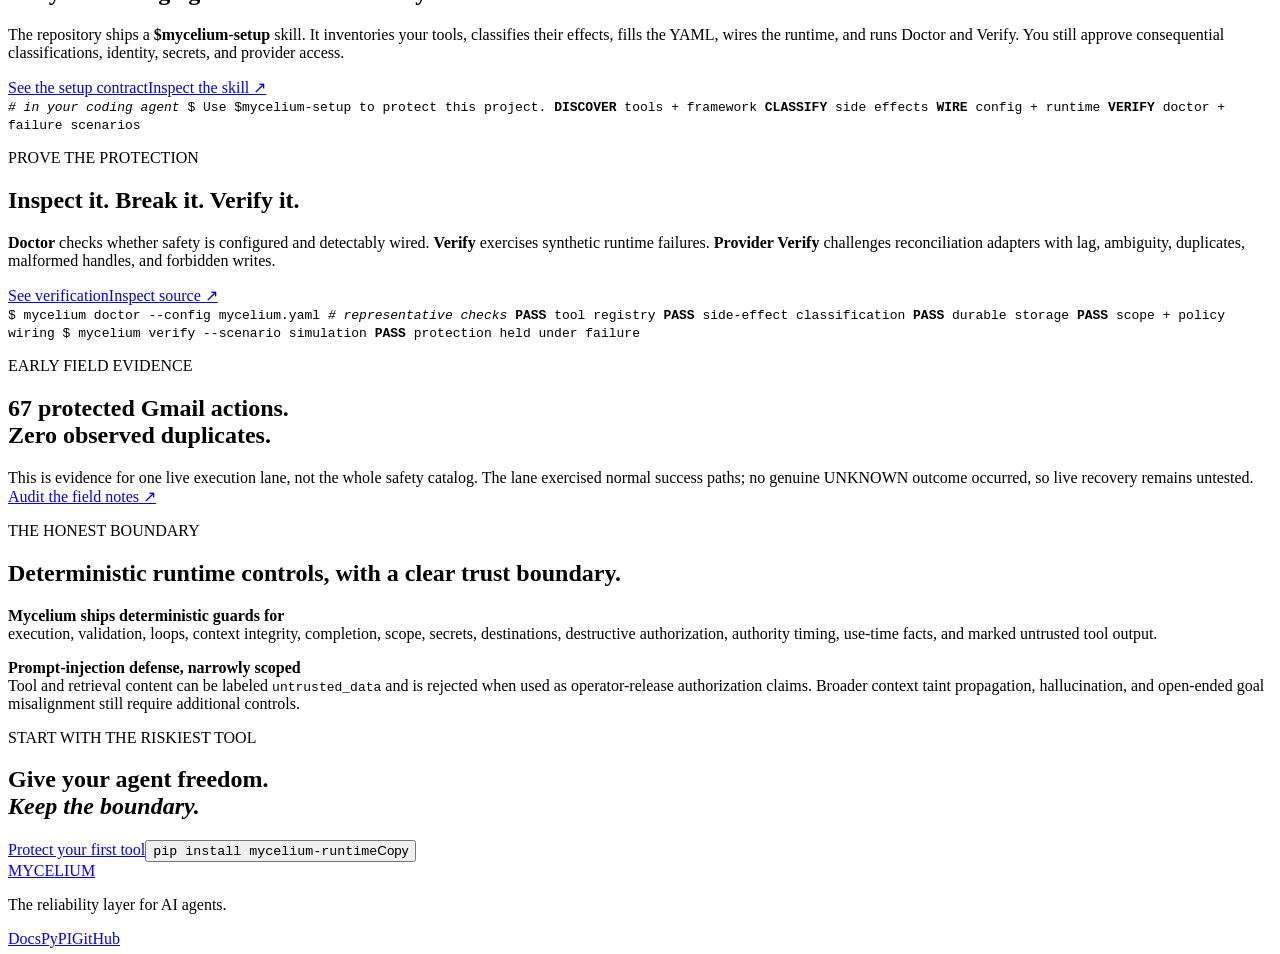
==== commit 657a1eb6: "docs: explain untrusted tool output defense" ====
--- a/docs/index.html
+++ b/docs/index.html
@@ -149,8 +149,8 @@
     </section>
 
     <section class="honesty" aria-labelledby="honesty-title">
-      <p class="section-tag">THE HONEST BOUNDARY</p><h2 id="honesty-title">Deterministic runtime controls, not judgment dressed up as certainty.</h2>
-      <div><p><b>Mycelium ships deterministic guards for</b><br>execution, validation, loops, context integrity, completion, scope, secrets, destinations, destructive authorization, authority timing, and use-time facts.</p><p><b>It does not yet claim deterministic prevention for</b><br>hallucination, open-ended goal misalignment, or prompt injection. Those remain judgment or roadmap territory.</p></div>
+      <p class="section-tag">THE HONEST BOUNDARY</p><h2 id="honesty-title">Deterministic runtime controls, with a clear trust boundary.</h2>
+      <div><p><b>Mycelium ships deterministic guards for</b><br>execution, validation, loops, context integrity, completion, scope, secrets, destinations, destructive authorization, authority timing, use-time facts, and marked untrusted tool output.</p><p><b>Prompt-injection defense, narrowly scoped</b><br>Tool and retrieval content can be labeled <code>untrusted_data</code> and is rejected when used as operator-release authorization claims. Broader context taint propagation, hallucination, and open-ended goal misalignment still require additional controls.</p></div>
     </section>
 
     <section class="start"><p class="section-tag">START WITH THE RISKIEST TOOL</p><h2>Give your agent freedom.<br><em>Keep the boundary.</em></h2><div class="hero-actions"><a class="primary" href="/try.html">Protect your first tool</a><button class="copy-command light" type="button" data-copy="pip install mycelium-runtime"><code>pip install mycelium-runtime</code><span data-copy-state>Copy</span></button></div></section>
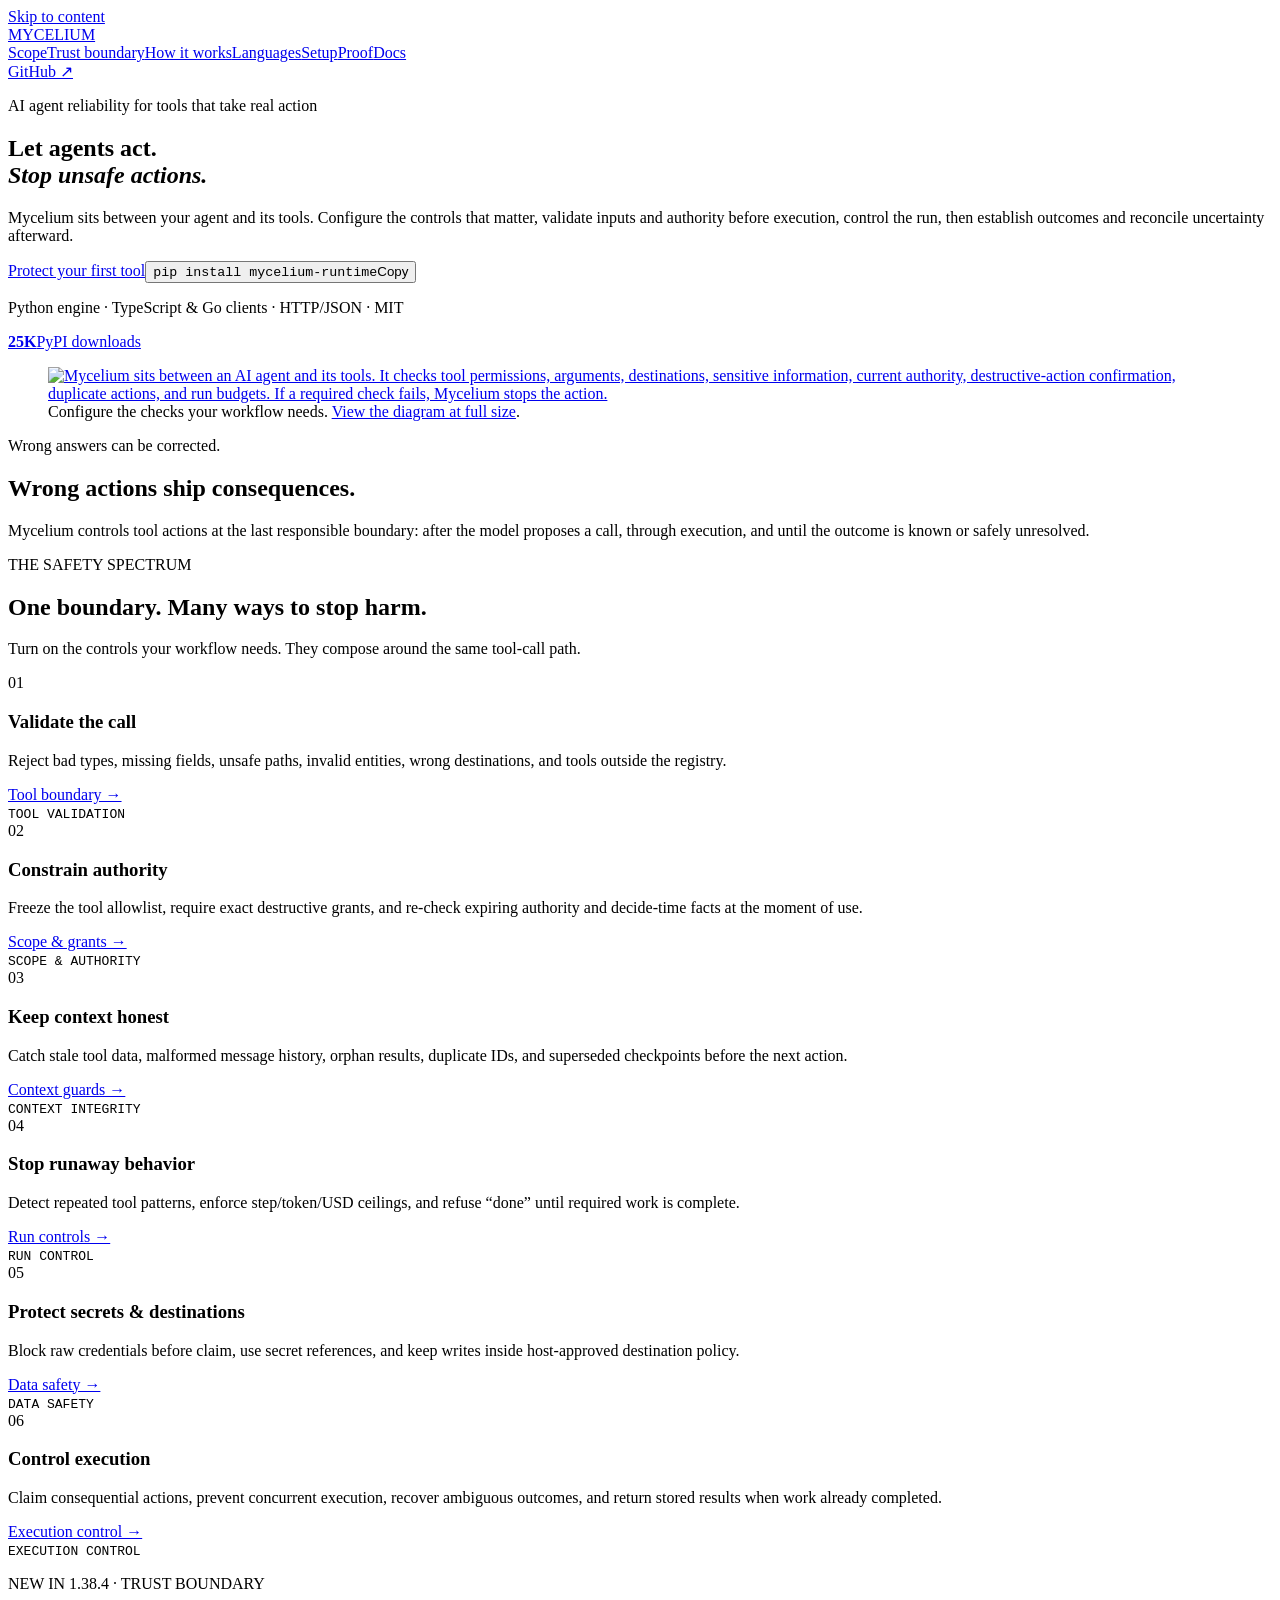
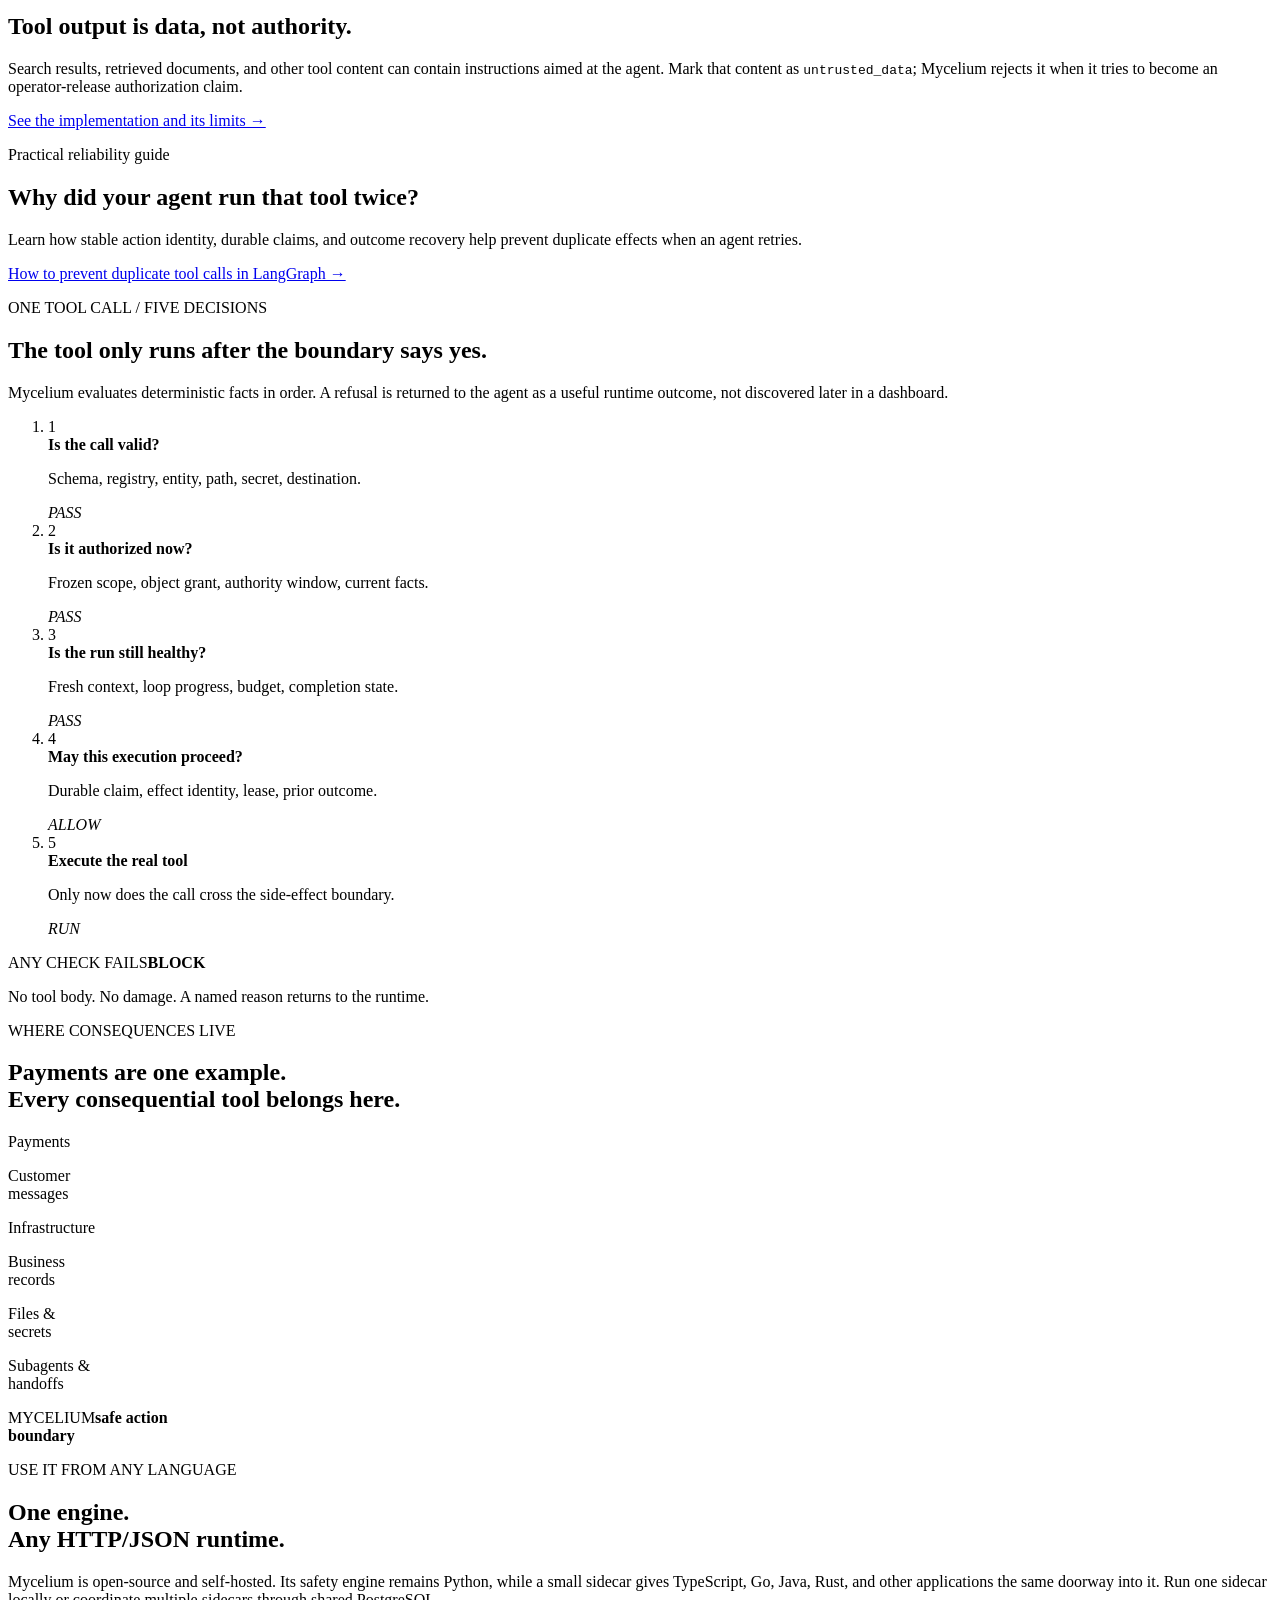
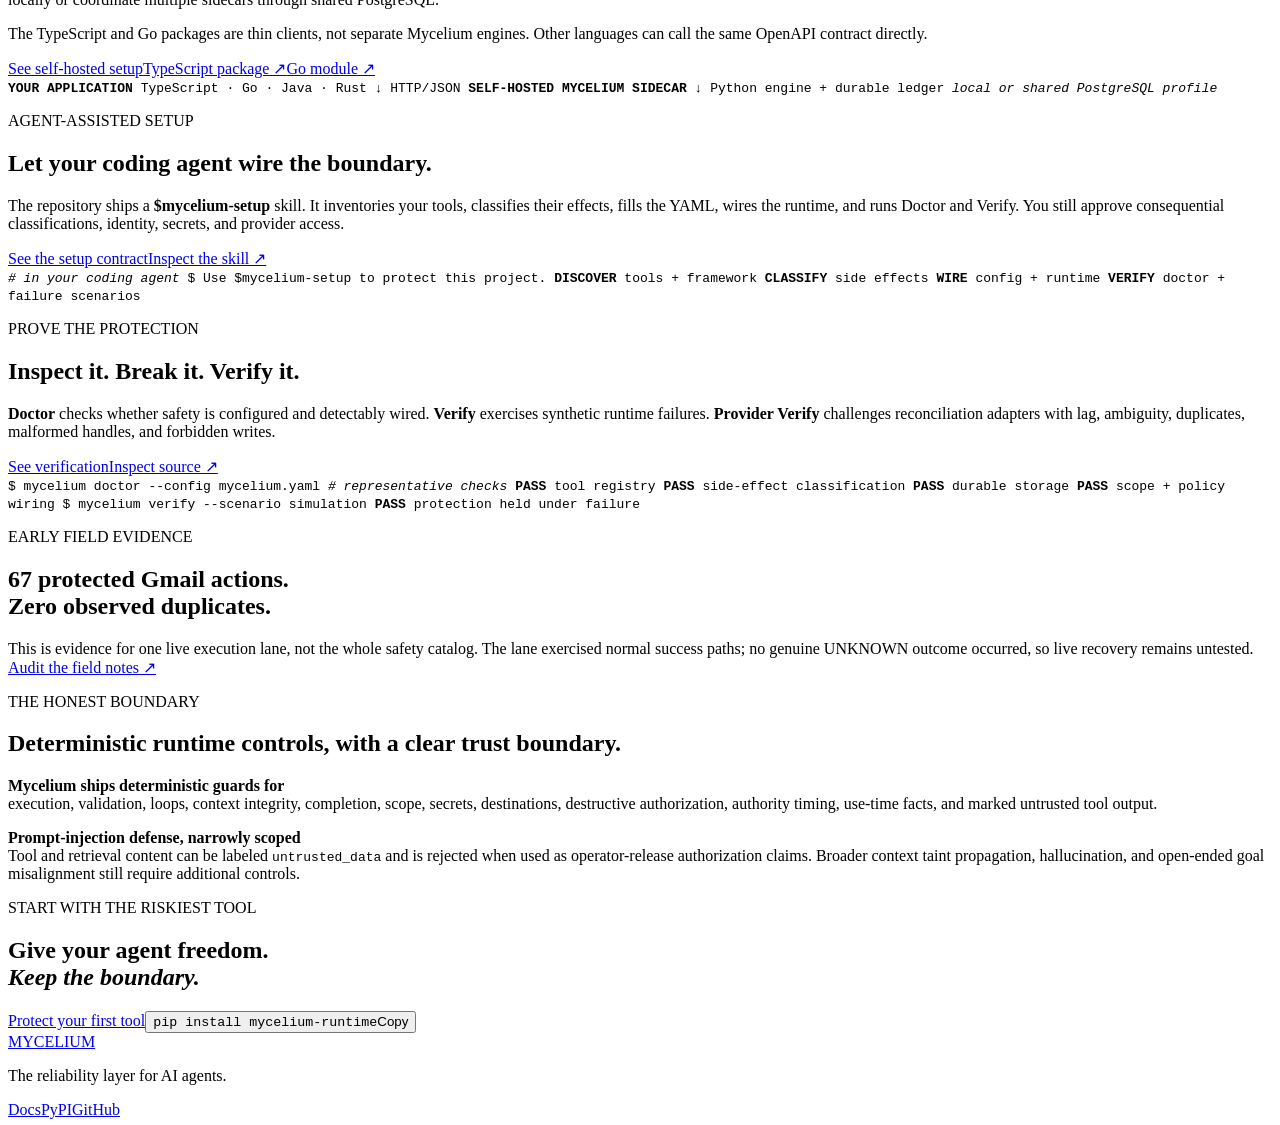
==== commit 60107375: "docs: feature trust boundary on homepage" ====
--- a/docs/index.html
+++ b/docs/index.html
@@ -36,7 +36,7 @@
   <a class="skip-link" href="#main">Skip to content</a>
   <header class="topbar">
     <a class="logo" href="/" aria-label="Mycelium home"><i aria-hidden="true"></i>MYCELIUM</a>
-    <nav aria-label="Primary navigation"><a href="#scope">Scope</a><a href="#how">How it works</a><a href="#languages">Languages</a><a href="#setup">Setup</a><a href="#proof">Proof</a><a href="/handbook.html">Docs</a></nav>
+    <nav aria-label="Primary navigation"><a href="#scope">Scope</a><a href="#trust-boundary">Trust boundary</a><a href="#how">How it works</a><a href="#languages">Languages</a><a href="#setup">Setup</a><a href="#proof">Proof</a><a href="/handbook.html">Docs</a></nav>
     <a class="github-link" href="https://github.com/mycelium-labs/mycelium">GitHub ↗</a>
   </header>
 
@@ -78,6 +78,13 @@
         <article class="cap cap-violet"><span>05</span><div><h3>Protect secrets &amp; destinations</h3><p>Block raw credentials before claim, use secret references, and keep writes inside host-approved destination policy.</p><a href="/handbook.html#secret-in-args">Data safety →</a></div><code>DATA SAFETY</code></article>
         <article class="cap cap-ink"><span>06</span><div><h3>Control execution</h3><p>Claim consequential actions, prevent concurrent execution, recover ambiguous outcomes, and return stored results when work already completed.</p><a href="/resolve.html">Execution control →</a></div><code>EXECUTION CONTROL</code></article>
       </div>
+    </section>
+
+    <section class="manifesto" id="trust-boundary" aria-labelledby="trust-boundary-title">
+      <p class="section-tag">NEW IN 1.38.4 · TRUST BOUNDARY</p>
+      <h2 id="trust-boundary-title">Tool output is data, not authority.</h2>
+      <p>Search results, retrieved documents, and other tool content can contain instructions aimed at the agent. Mark that content as <code>untrusted_data</code>; Mycelium rejects it when it tries to become an operator-release authorization claim.</p>
+      <p><a href="/handbook.html#trust-boundary">See the implementation and its limits →</a></p>
     </section>
 
     <section class="manifesto" aria-labelledby="guide-title">
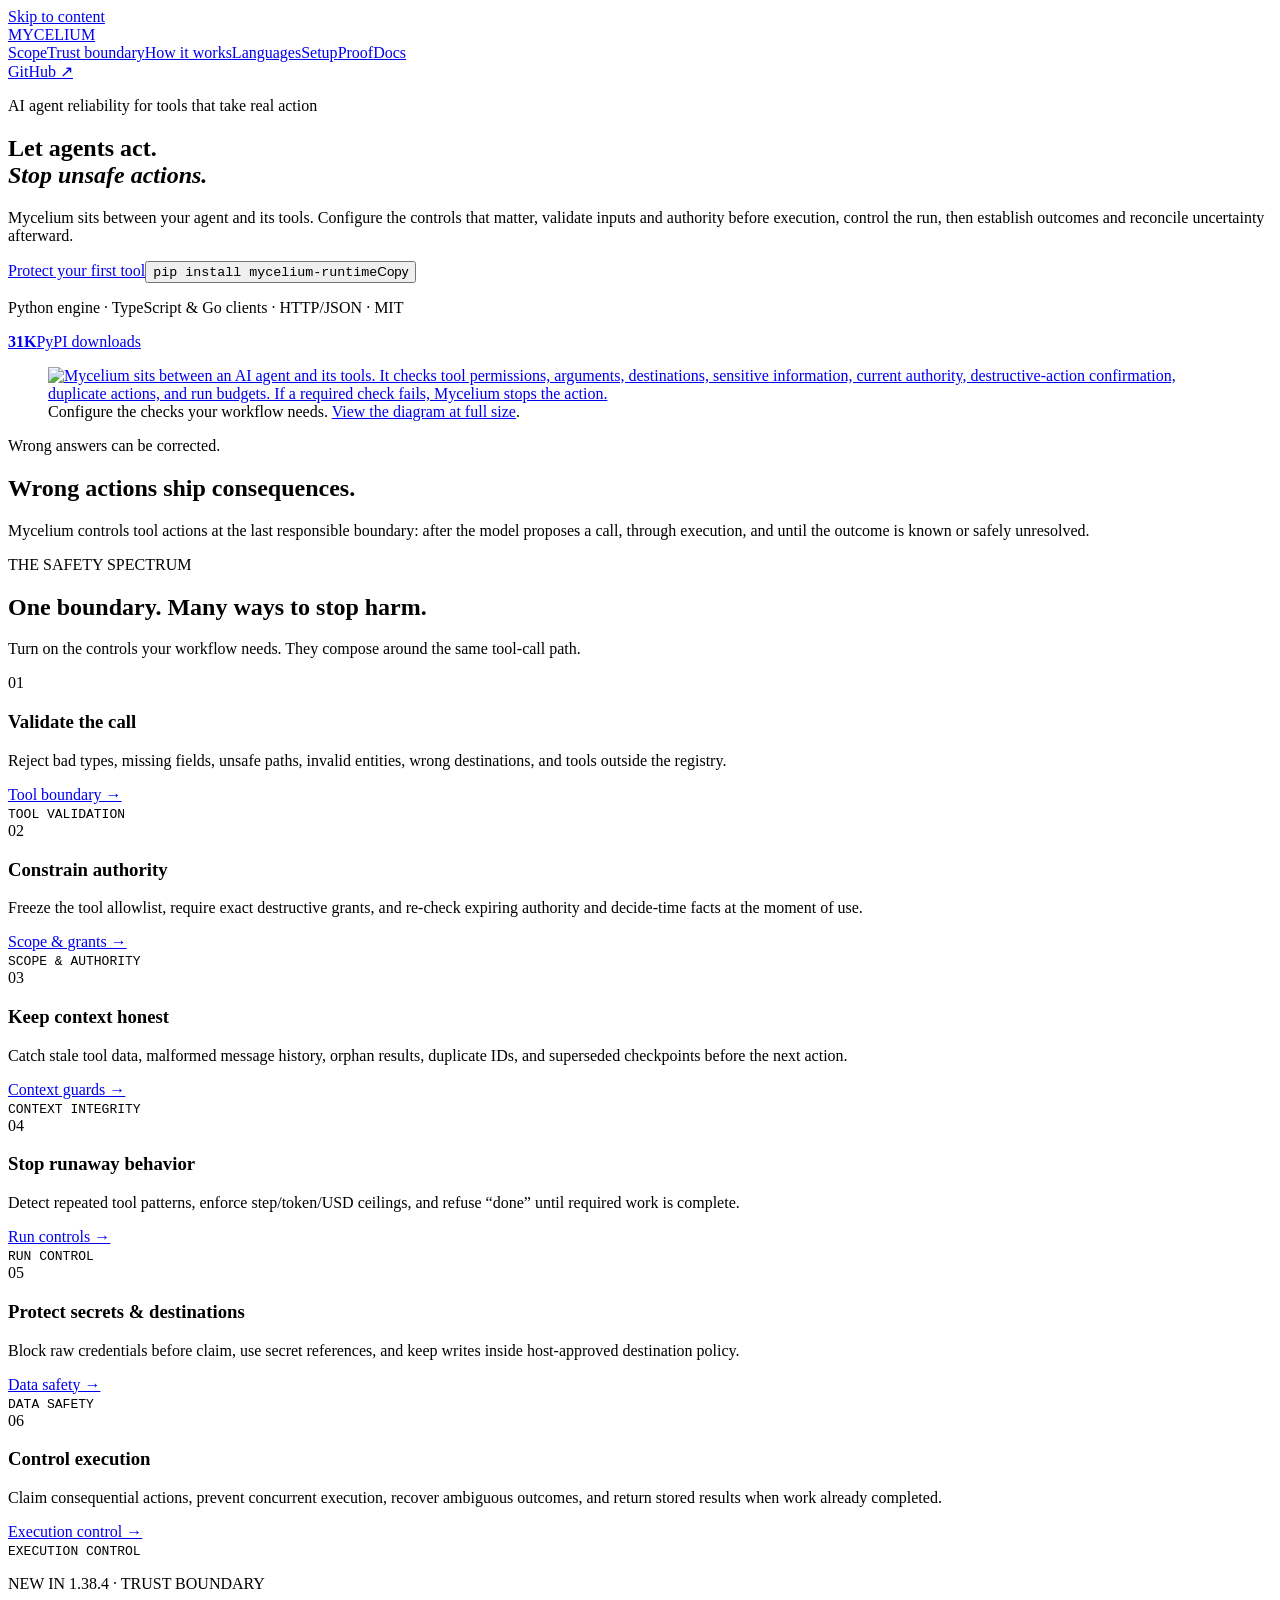
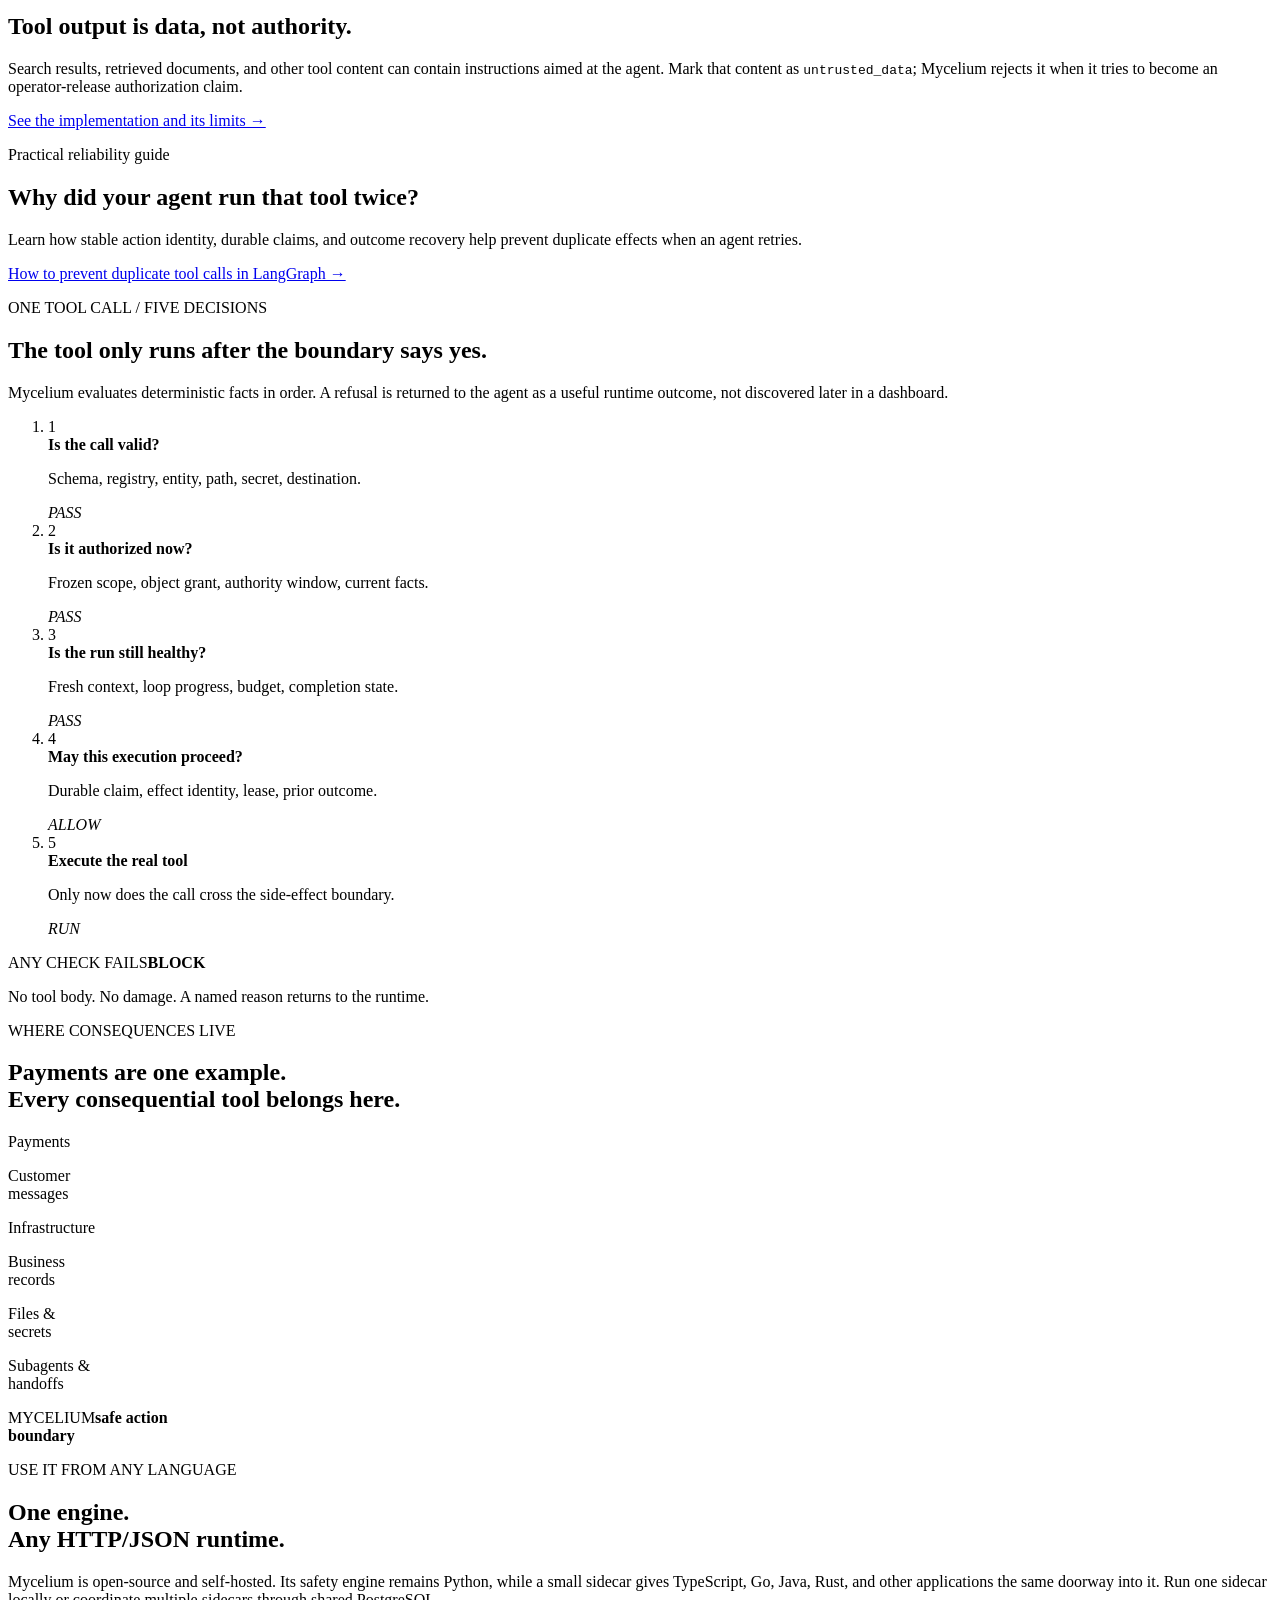
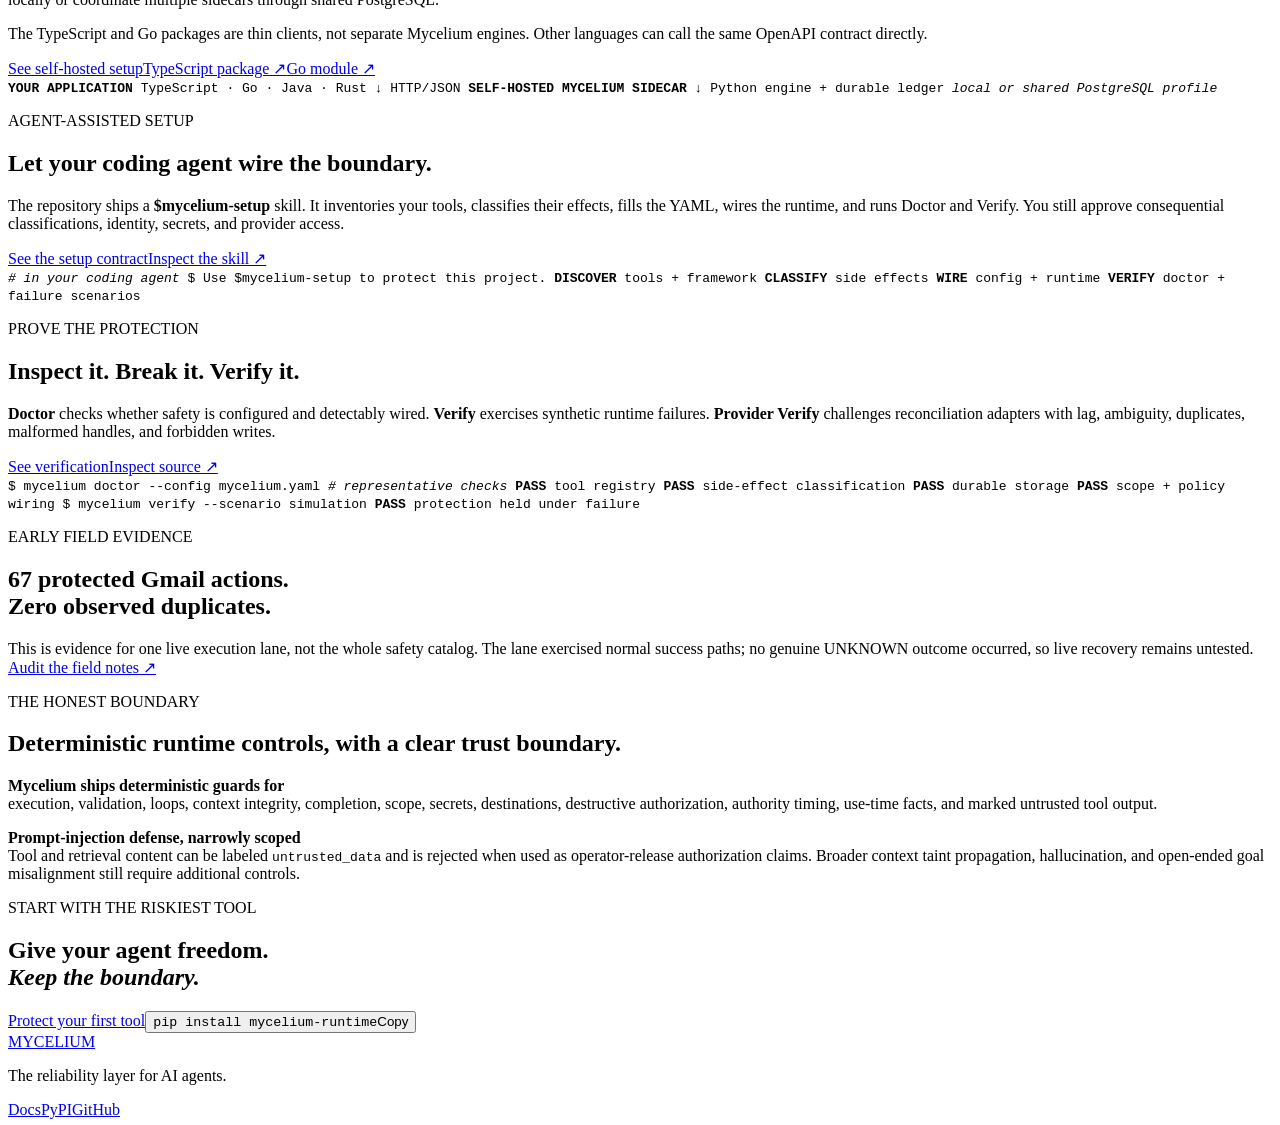
==== commit 19d09151: "docs: update PyPI download count to 31K" ====
--- a/docs/index.html
+++ b/docs/index.html
@@ -14,7 +14,7 @@
   <link rel="preconnect" href="https://fonts.googleapis.com">
   <link rel="preconnect" href="https://fonts.gstatic.com" crossorigin>
   <link href="https://fonts.googleapis.com/css2?family=Archivo+Black&amp;family=IBM+Plex+Mono:wght@400;500;600&amp;family=Manrope:wght@400;500;600;700&amp;display=swap" rel="stylesheet">
-  <link rel="stylesheet" href="/style.css?v=23">
+  <link rel="stylesheet" href="/style.css?v=24">
   <meta property="og:title" content="Mycelium | AI Agent Reliability &amp; Tool Execution Control">
   <meta property="og:description" content="One authoritative reliability engine for agent tools in Python, TypeScript, Go, or any HTTP/JSON runtime.">
   <meta property="og:type" content="website">
@@ -49,7 +49,7 @@
         <div class="hero-actions"><a class="primary" href="/try.html">Protect your first tool</a><button class="copy-command" type="button" data-copy="pip install mycelium-runtime"><code>pip install mycelium-runtime</code><span data-copy-state>Copy</span></button></div>
         <div class="hero-proofline">
           <p class="works-with">Python engine · TypeScript &amp; Go clients · HTTP/JSON · MIT</p>
-          <a class="download-count" href="https://pepy.tech/project/mycelium-runtime" aria-label="25 thousand PyPI downloads, view download statistics"><strong>25K</strong><span>PyPI downloads</span></a>
+          <a class="download-count" href="https://pepy.tech/project/mycelium-runtime" aria-label="31 thousand PyPI downloads, view download statistics"><strong>31K</strong><span>PyPI downloads</span></a>
         </div>
       </div>
 
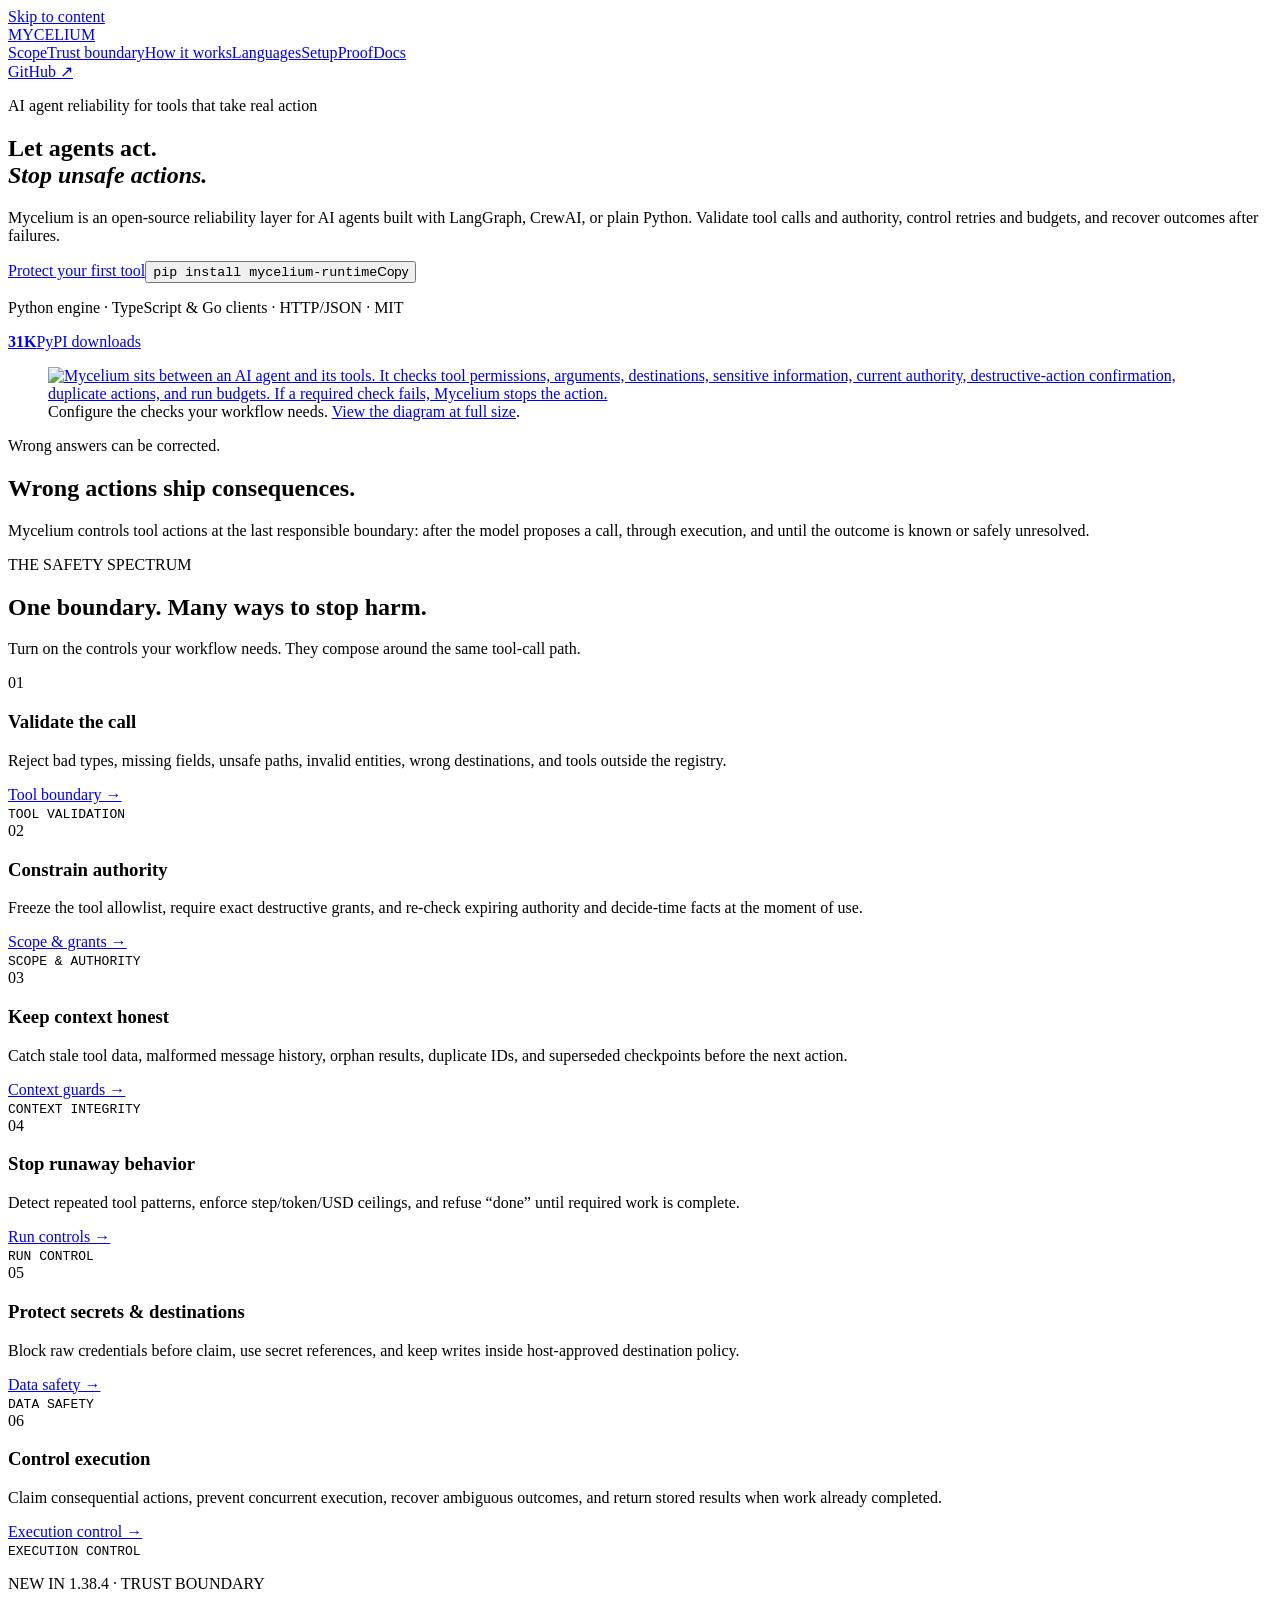
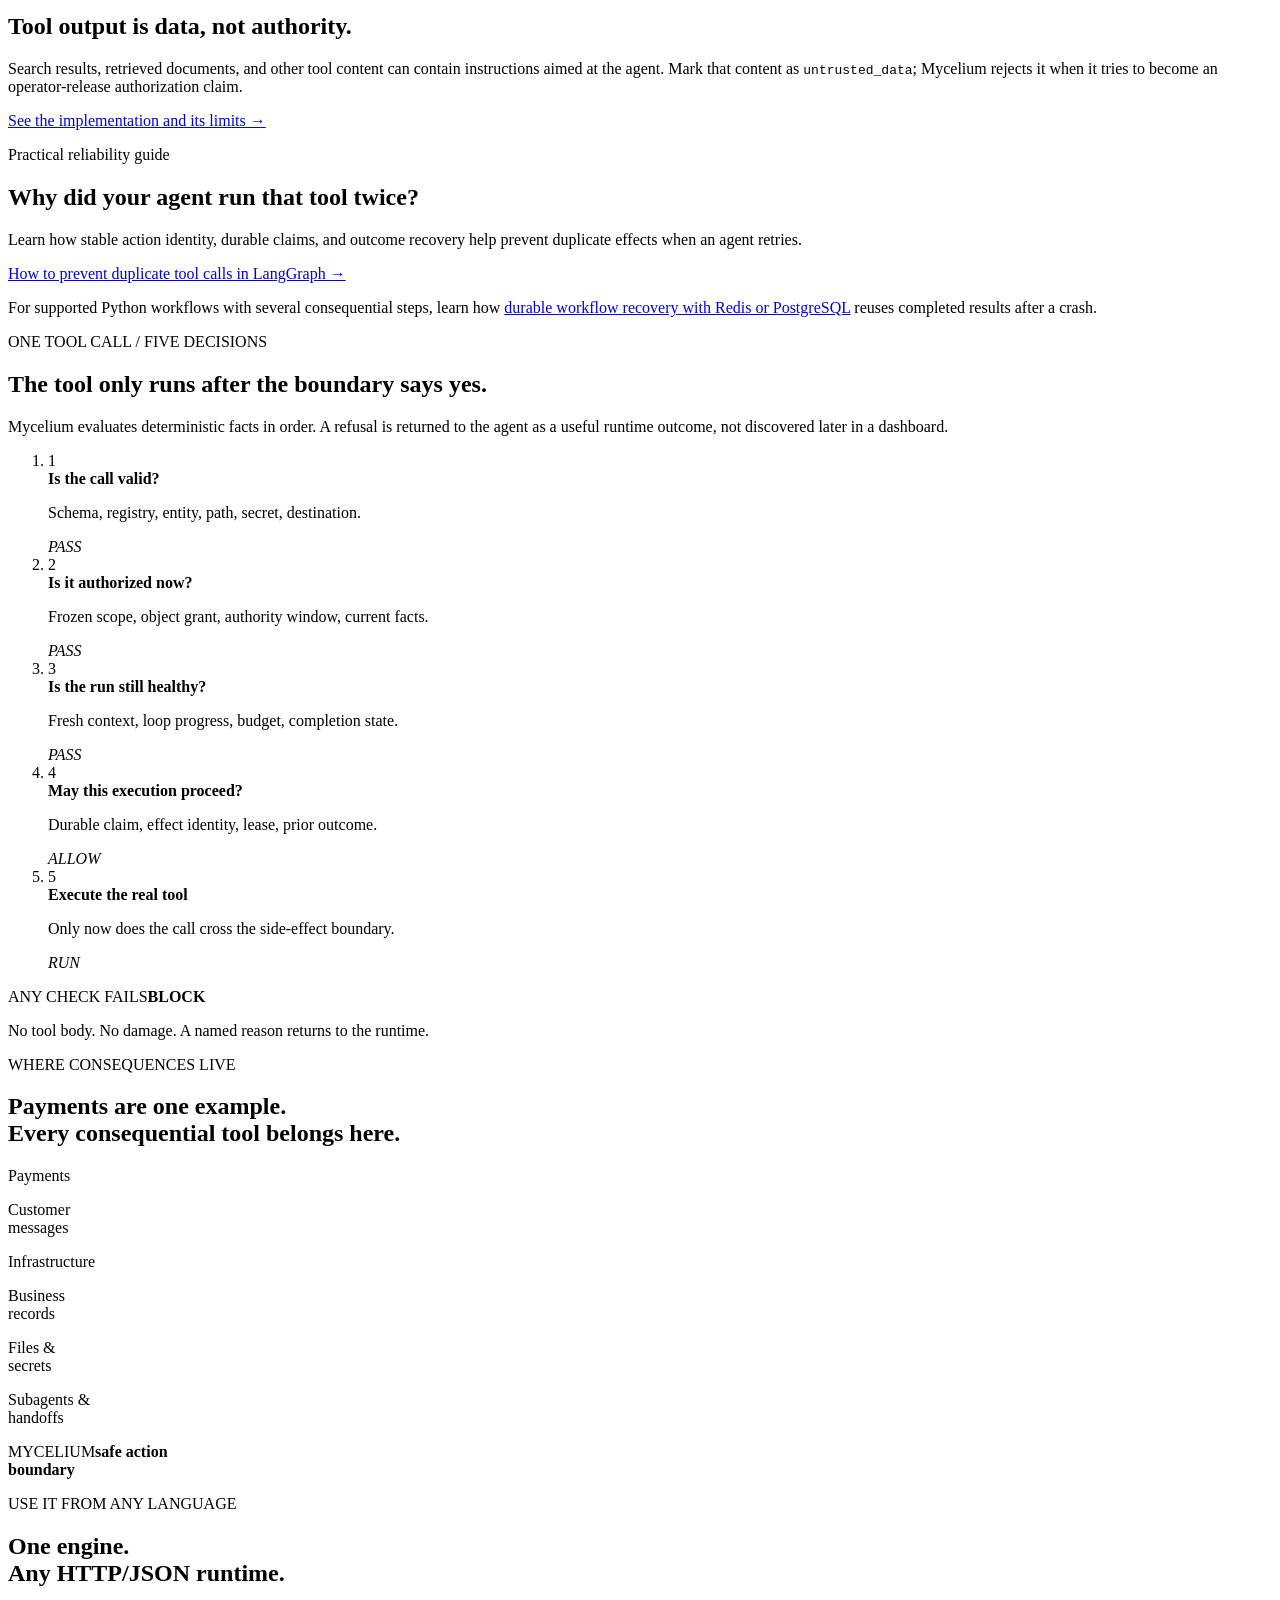
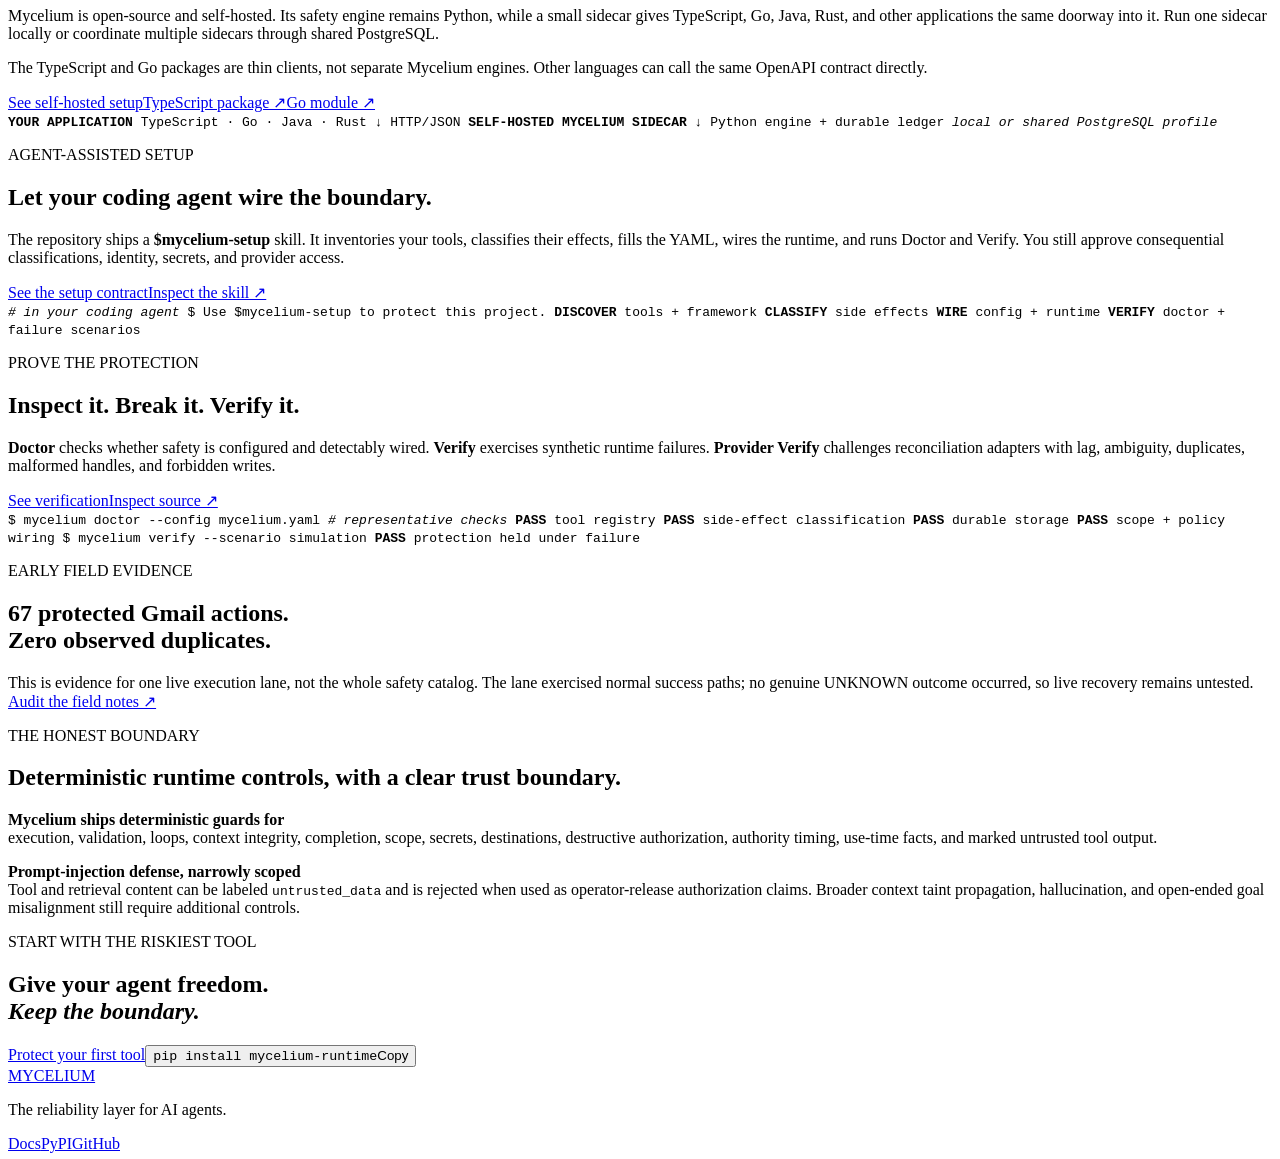
==== commit 2cb6cf3e: "docs: improve agent reliability search content and metadata" ====
--- a/docs/index.html
+++ b/docs/index.html
@@ -4,7 +4,7 @@
   <meta charset="utf-8">
   <meta name="viewport" content="width=device-width,initial-scale=1">
   <title>Mycelium | AI Agent Reliability &amp; Tool Execution Control</title>
-  <meta name="description" content="Mycelium makes AI-agent tool actions reliable across validation, execution, recovery, and evidence—from Python, TypeScript, Go, or any HTTP/JSON runtime.">
+  <meta name="description" content="Open-source tool validation, safe retries, budgets, and recovery for AI agents using LangGraph, CrewAI, or Python. Experimental TypeScript and Go sidecar clients.">
   <meta name="robots" content="index,follow,max-image-preview:large">
   <meta name="theme-color" content="#fff8ed">
   <link rel="canonical" href="https://mycelium.nandanadileep.com/">
@@ -16,7 +16,7 @@
   <link href="https://fonts.googleapis.com/css2?family=Archivo+Black&amp;family=IBM+Plex+Mono:wght@400;500;600&amp;family=Manrope:wght@400;500;600;700&amp;display=swap" rel="stylesheet">
   <link rel="stylesheet" href="/style.css?v=24">
   <meta property="og:title" content="Mycelium | AI Agent Reliability &amp; Tool Execution Control">
-  <meta property="og:description" content="One authoritative reliability engine for agent tools in Python, TypeScript, Go, or any HTTP/JSON runtime.">
+  <meta property="og:description" content="Open-source tool validation, safe retries, budgets, and recovery for AI agents using LangGraph, CrewAI, or Python. Experimental TypeScript and Go sidecar clients.">
   <meta property="og:type" content="website">
   <meta property="og:url" content="https://mycelium.nandanadileep.com/">
   <meta property="og:site_name" content="Mycelium">
@@ -27,7 +27,7 @@
   <meta property="og:image:alt" content="Mycelium controls an AI-agent tool action across its reliability lifecycle.">
   <meta name="twitter:card" content="summary_large_image">
   <meta name="twitter:title" content="Mycelium | AI Agent Reliability &amp; Tool Execution Control">
-  <meta name="twitter:description" content="The language-neutral reliability boundary between your agent and its tools.">
+  <meta name="twitter:description" content="Open-source tool validation, safe retries, budgets, and recovery for AI agents using LangGraph, CrewAI, or Python. Experimental TypeScript and Go sidecar clients.">
   <meta name="twitter:image" content="https://mycelium.nandanadileep.com/og-image-v3.png">
   <meta name="twitter:image:alt" content="Mycelium controls an AI-agent tool action across its reliability lifecycle.">
   <script type="application/ld+json">{"@context":"https://schema.org","@graph":[{"@type":"WebSite","@id":"https://mycelium.nandanadileep.com/#website","name":"Mycelium","url":"https://mycelium.nandanadileep.com/","inLanguage":"en"},{"@type":["SoftwareApplication","SoftwareSourceCode"],"@id":"https://mycelium.nandanadileep.com/#software","name":"Mycelium","alternateName":"mycelium-runtime","applicationCategory":"DeveloperApplication","description":"A language-neutral reliability boundary between AI agents and their tools, with a Python engine and HTTP/JSON sidecar clients.","url":"https://mycelium.nandanadileep.com/","downloadUrl":"https://pypi.org/project/mycelium-runtime/","codeRepository":"https://github.com/mycelium-labs/mycelium","programmingLanguage":"Python","runtimePlatform":"Python 3.10+","license":"https://opensource.org/licenses/MIT","isAccessibleForFree":true,"sameAs":["https://github.com/mycelium-labs/mycelium","https://pypi.org/project/mycelium-runtime/"]}]}</script>
@@ -45,7 +45,7 @@
       <div class="hero-copy">
         <p class="kicker"><span>AI agent reliability</span> for tools that take real action</p>
         <h1 id="hero-title">Let agents act.<br><em>Stop unsafe actions.</em></h1>
-        <p class="hero-lede">Mycelium sits between your agent and its tools. Configure the controls that matter, validate inputs and authority before execution, control the run, then establish outcomes and reconcile uncertainty afterward.</p>
+        <p class="hero-lede">Mycelium is an open-source reliability layer for AI agents built with LangGraph, CrewAI, or plain Python. Validate tool calls and authority, control retries and budgets, and recover outcomes after failures.</p>
         <div class="hero-actions"><a class="primary" href="/try.html">Protect your first tool</a><button class="copy-command" type="button" data-copy="pip install mycelium-runtime"><code>pip install mycelium-runtime</code><span data-copy-state>Copy</span></button></div>
         <div class="hero-proofline">
           <p class="works-with">Python engine · TypeScript &amp; Go clients · HTTP/JSON · MIT</p>
@@ -92,6 +92,7 @@
       <h2 id="guide-title">Why did your agent run that tool twice?</h2>
       <p>Learn how stable action identity, durable claims, and outcome recovery help prevent duplicate effects when an agent retries.</p>
       <p><a href="/prevent-duplicate-tool-calls-langgraph.html">How to prevent duplicate tool calls in LangGraph →</a></p>
+      <p>For supported Python workflows with several consequential steps, learn how <a href="/resolve.html#workflow-recovery">durable workflow recovery with Redis or PostgreSQL</a> reuses completed results after a crash.</p>
     </section>
 
     <section class="journey" id="how" aria-labelledby="journey-title">
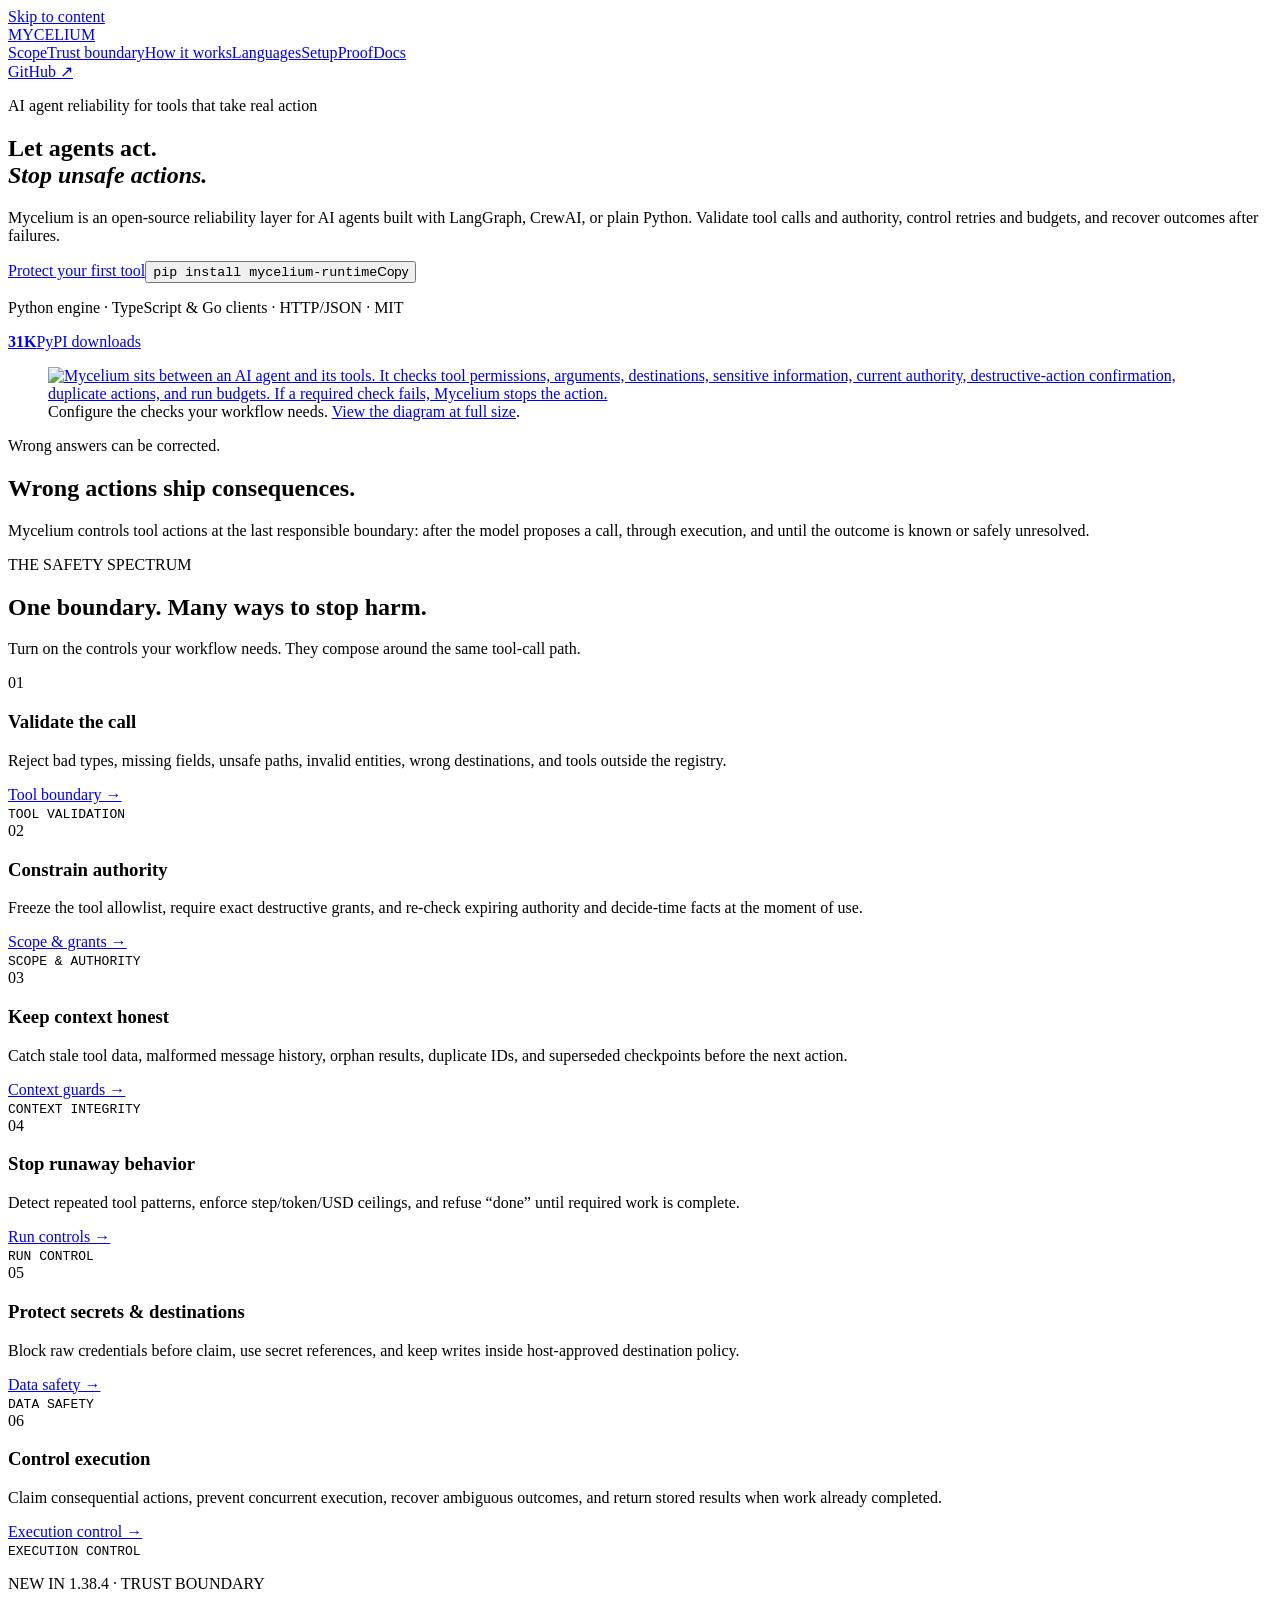
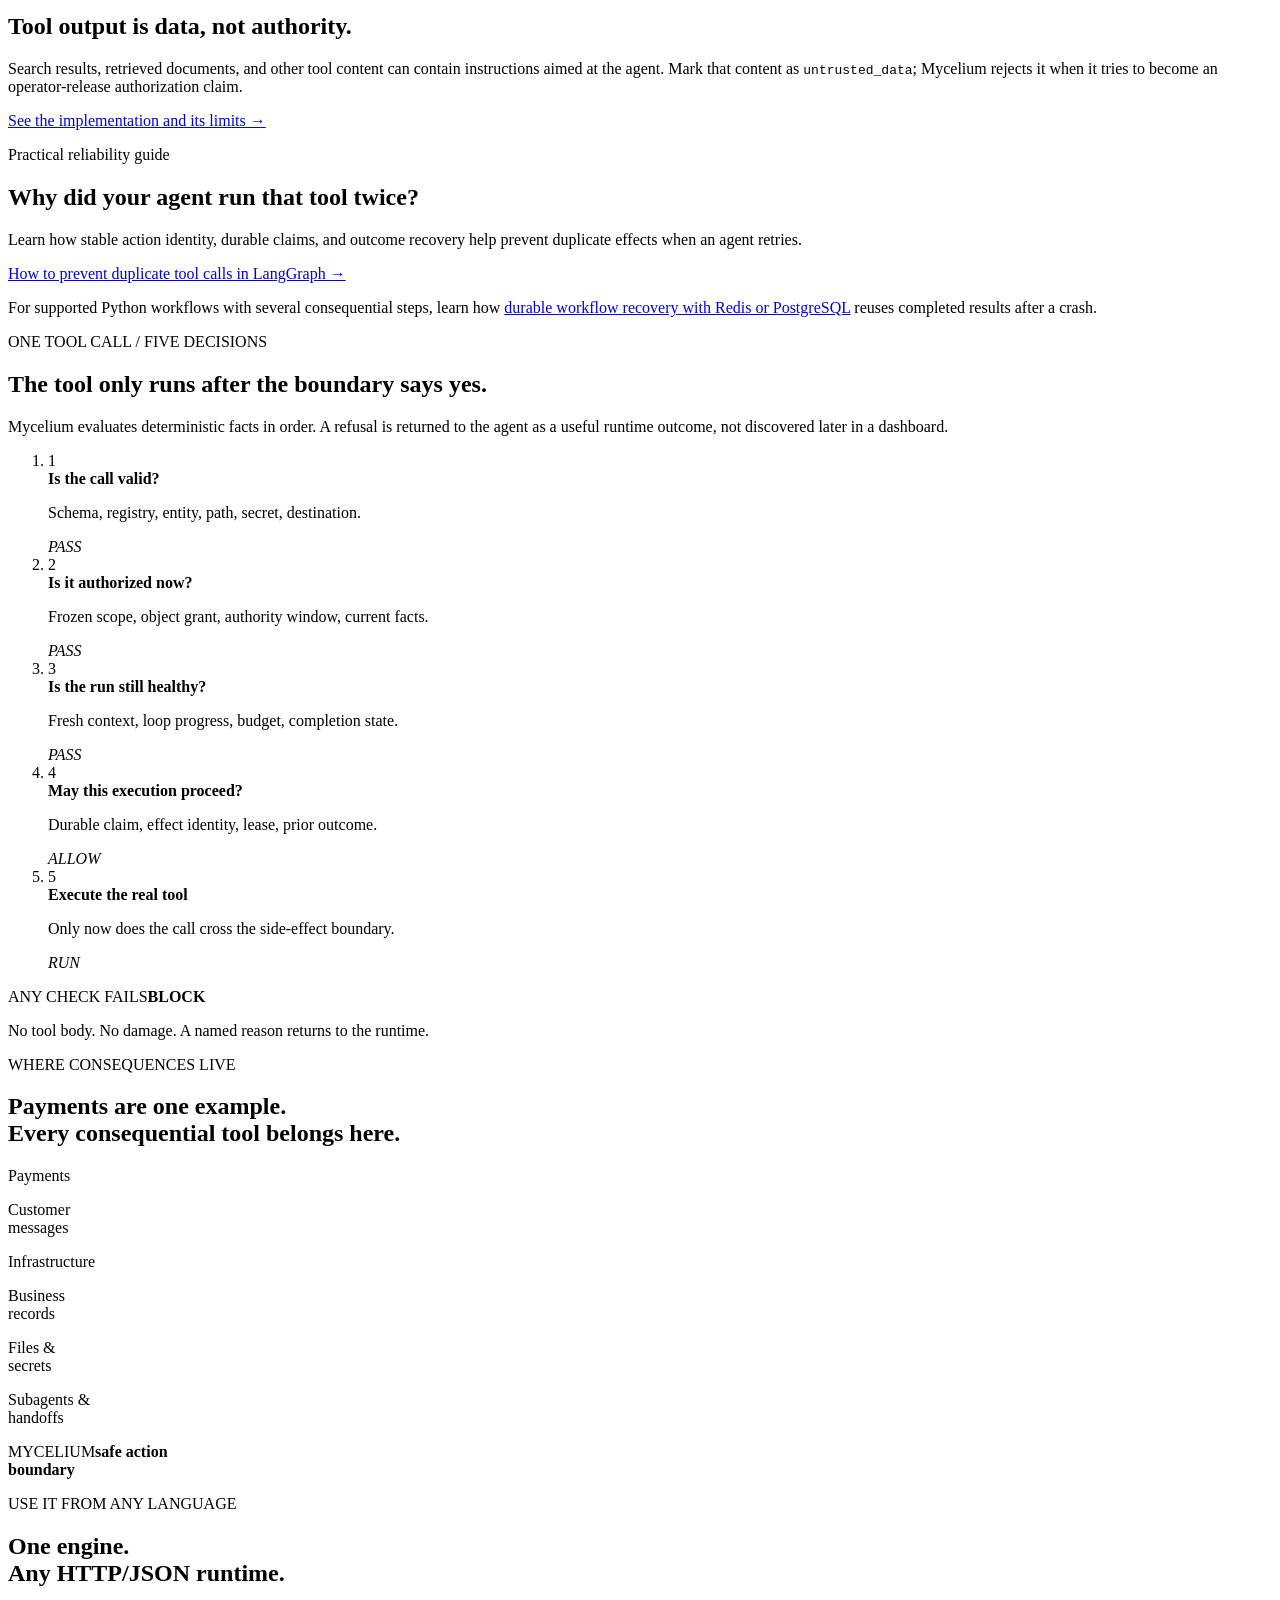
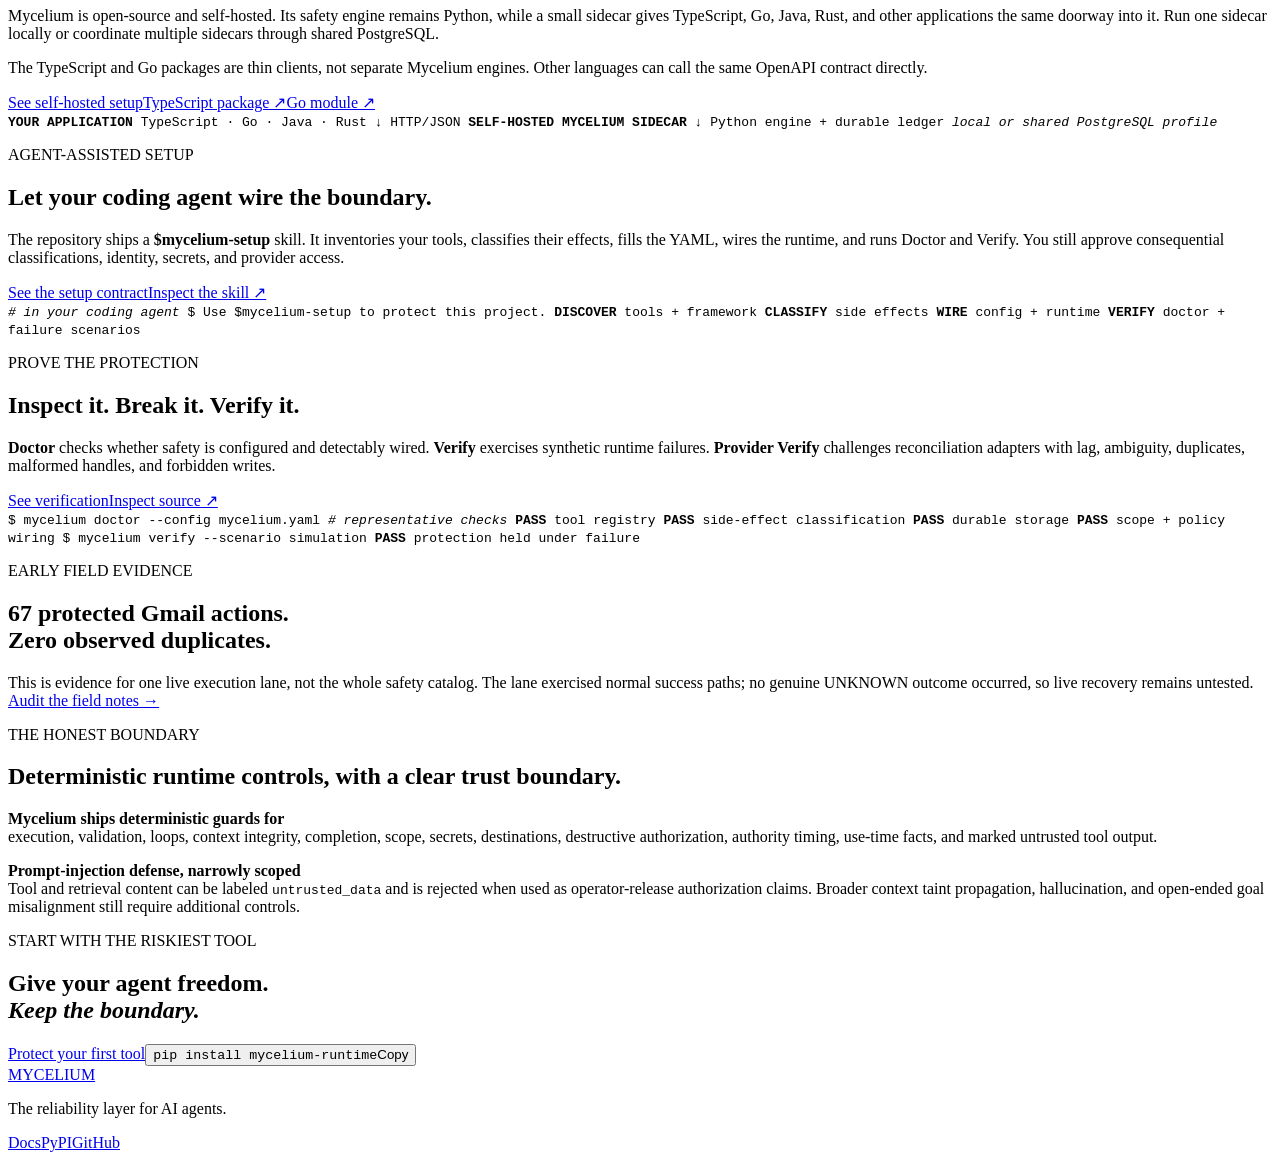
==== commit 2c9879c5: "fix: publish the Gmail field notes the evidence link promised The homepage sent "Audit the field not" ====
--- a/docs/index.html
+++ b/docs/index.html
@@ -153,7 +153,7 @@
 
     <section class="evidence" id="evidence" aria-labelledby="evidence-title">
       <div><p class="section-tag">EARLY FIELD EVIDENCE</p><h2 id="evidence-title">67 protected Gmail actions.<br>Zero observed duplicates.</h2></div>
-      <p>This is evidence for one live execution lane, not the whole safety catalog. The lane exercised normal success paths; no genuine UNKNOWN outcome occurred, so live recovery remains untested. <a href="https://github.com/mycelium-labs/mycelium/tree/main/docs">Audit the field notes ↗</a></p>
+      <p>This is evidence for one live execution lane, not the whole safety catalog. The lane exercised normal success paths; no genuine UNKNOWN outcome occurred, so live recovery remains untested. <a href="/field-notes.html">Audit the field notes →</a></p>
     </section>
 
     <section class="honesty" aria-labelledby="honesty-title">
